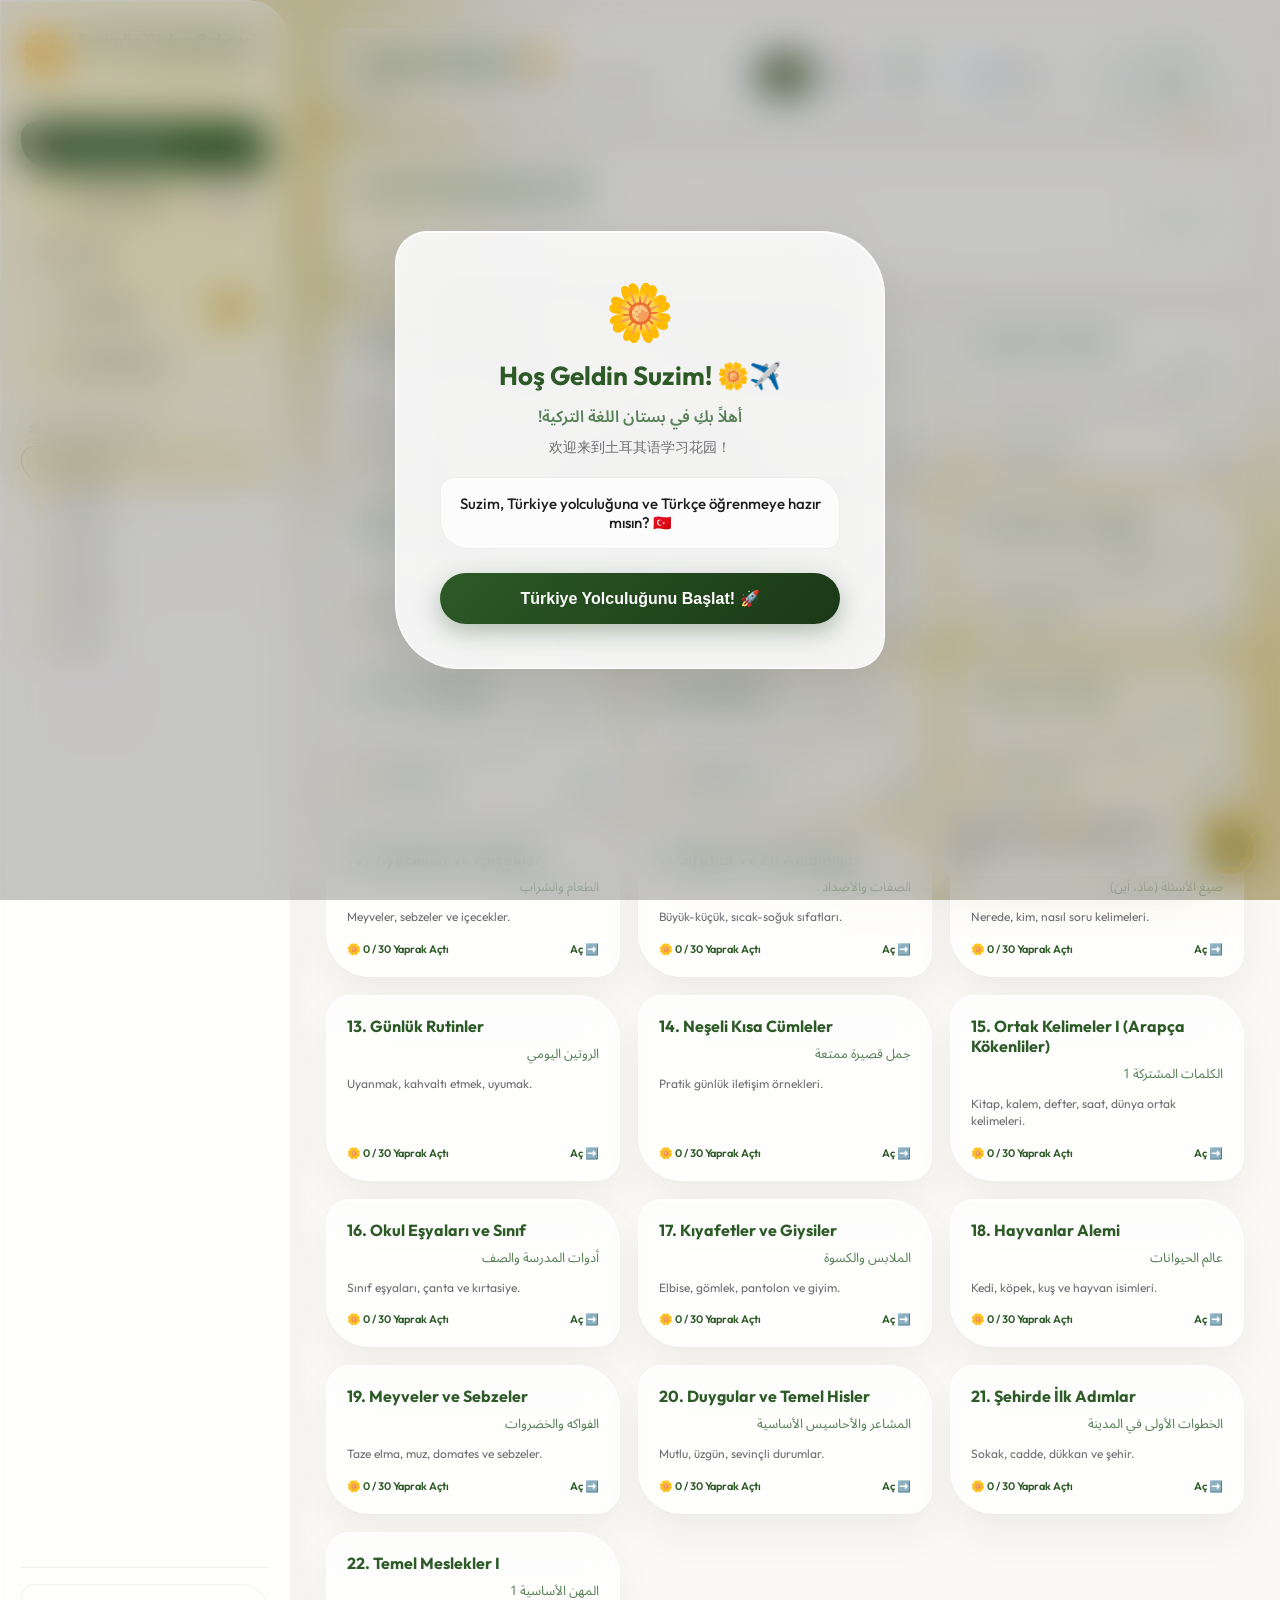
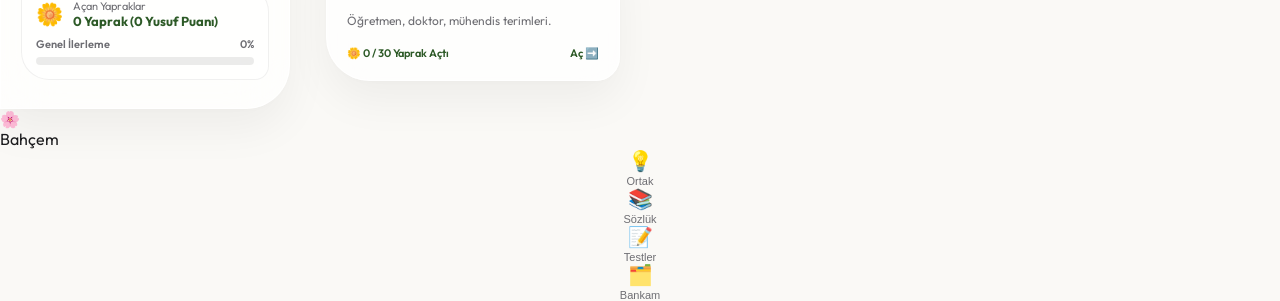
==== index.html @ 746f9cd5 "Fix: Global quiz hub button event binding (initQuizHubGlobalListeners), elevated quiz modal backdrop" ====
<!DOCTYPE html>
<html lang="tr">
<head>
  <meta charset="UTF-8">
  <meta name="viewport" content="width=device-width, initial-scale=1.0">
  <title>Suzim'in Türkçe Bahçesi - Learn Turkish (TR / EN / AR / ZH)</title>
  <link rel="stylesheet" href="styles.css?v=3518_v12">
  <link rel="preconnect" href="https://fonts.googleapis.com">
  <link rel="preconnect" href="https://fonts.gstatic.com" crossorigin>
  <link href="https://fonts.googleapis.com/css2?family=Noto+Sans+Arabic:wght@400;600;700&family=Outfit:wght@300;400;500;600;700&family=SF+Pro+Display:wght@400;600;700&display=swap" rel="stylesheet">
</head>
<body>

  <!-- Liquid Ambient Background Mesh -->
  <div class="liquid-bg-mesh">
    <div class="liquid-blob blob-1"></div>
    <div class="liquid-blob blob-2"></div>
    <div class="liquid-blob blob-3"></div>
  </div>

  <!-- Floating Glass Daisies -->
  <div class="bg-decorations" id="bg-daisies">
    <div class="floating-daisy fd-1">🌼</div>
    <div class="floating-daisy fd-2">🌸</div>
    <div class="floating-daisy fd-3">🌼</div>
    <div class="floating-daisy fd-4">🌱</div>
    <div class="floating-daisy fd-5">🌼</div>
  </div>

  <!-- Welcome Entrance Liquid Glass Modal -->
  <div class="welcome-modal-backdrop" id="welcome-modal">
    <div class="welcome-glass-card">
      <div class="welcome-flower-icon">🌼</div>
      <h2>Hoş Geldin Suzim! 🌼✈️</h2>
      <p class="welcome-subtitle-ar" dir="rtl">أهلاً بكِ في بستان اللغة التركية!</p>
      <p class="welcome-subtitle-zh">欢迎来到土耳其语学习花园！</p>
      
      <div class="welcome-intro-box">
        <p>Suzim, Türkiye yolculuğuna ve Türkçe öğrenmeye hazır mısın? 🇹🇷</p>
      </div>

      <button class="welcome-start-btn" id="btn-welcome-start">Türkiye Yolculuğunu Başlat! 🚀</button>
    </div>
  </div>

  <!-- Mobile Sidebar Drawer Backdrop -->
  <div class="sidebar-drawer-backdrop" id="drawer-backdrop"></div>

  <!-- App Wrapper Container -->
  <div id="app-container">
    
    <!-- Sidebar Navigation (Liquid Glass Pane) -->
    <aside class="liquid-glass-sidebar">
      <div class="logo-section">
        <div style="display: flex; align-items: center; gap: 10px;">
          <div class="logo-daisy-icon">🌼</div>
          <div>
            <h1 id="ui-brand-title">Suzim'in Türkçe Bahçesi</h1>
            <span class="ar-brand-sub">بستان سوزي للغة التركية</span>
          </div>
        </div>
        <button class="sidebar-close-btn" id="btn-close-drawer" title="Menüyü Kapat">✕</button>
      </div>

      <!-- Navigation Buttons -->
      <div class="sidebar-nav-container">
        <button class="sidebar-nav-btn active" id="nav-btn-garden">
          <span class="nav-icon">🌸</span>
          <span class="nav-text" id="ui-nav-garden">Papatya Bahçem</span>
        </button>
        
        <button class="sidebar-nav-btn" id="nav-btn-cognates">
          <span class="nav-icon">💡</span>
          <span class="nav-text" id="ui-nav-cognates">Ortak Kelimeler</span>
          <span class="badge-cognate-count">Arapça</span>
        </button>

        <button class="sidebar-nav-btn" id="nav-btn-dictionary">
          <span class="nav-icon">📚</span>
          <span class="nav-text" id="ui-nav-dictionary">Sözlük</span>
        </button>

        <button class="sidebar-nav-btn" id="nav-btn-quiz">
          <span class="nav-icon">📝</span>
          <span class="nav-text" id="ui-nav-quiz">Test & Quiz</span>
          <span class="badge-cognate-count" style="background: var(--color-accent); color: #000;">YENİ</span>
        </button>

        <button class="sidebar-nav-btn" id="nav-btn-bank">
          <span class="nav-icon">🗂️</span>
          <span class="nav-text" id="ui-nav-bank">Kelime Bankam</span>
        </button>
      </div>

      <!-- Level Selector -->
      <div id="sidebar-level-section">
        <h4 class="sidebar-section-title" id="ui-levels-header">SEVİYELER (LEVELS)</h4>
        <nav class="levels-menu" id="levels-list">
          <!-- Rendered dynamically -->
        </nav>
      </div>

      <!-- Progress Footer -->
      <div class="sidebar-footer">
        <div class="stats-glass-card">
          <div class="stat-row">
            <span class="stat-icon">🌼</span>
            <div class="stat-label">
              <span id="ui-stat-petals-lbl">Açan Yapraklar</span>
              <span class="stat-value" id="bloomed-petals-count">0 Yaprak</span>
            </div>
          </div>
          
          <div class="stat-row" style="flex-direction: column; align-items: flex-start; gap: 6px; margin-top: 8px;">
            <div style="display: flex; justify-content: space-between; width: 100%; font-size: 11px; font-weight: 600; color: var(--color-text-muted);">
              <span id="ui-stat-progress-lbl">Genel İlerleme</span>
              <span id="progress-percent">0%</span>
            </div>
            <div class="progress-track">
              <div class="progress-bar" id="overall-progress-bar"></div>
            </div>
          </div>
        </div>
      </div>
    </aside>

    <!-- Main Content Area -->
    <main>
      
      <!-- Liquid Glass Header Bar -->
      <header class="liquid-glass-header">
        <button class="mobile-drawer-toggle" id="btn-toggle-drawer" title="Menüyü Aç/Kapat">☰</button>
        
        <div class="header-title-container">
          <h2 id="page-main-title">Papatya Bahçesi 🌼</h2>
          <p id="page-subtitle">Suzim için Türkçe - İngilizce - Arapça - Çince Öğrenme Bahçesi</p>
        </div>

        <!-- Trilingual Language Switcher & Controls -->
        <div class="controls-panel">
          <div class="lang-switch-box">
            <span style="font-size: 12px; font-weight: 600; color: var(--color-text-muted);" id="ui-lang-lbl">Dil:</span>
            <div class="lang-btn-group">
              <button class="lang-btn active" data-lang="tr">🇹🇷 TR</button>
              <button class="lang-btn" data-lang="en">🇬🇧 EN</button>
              <button class="lang-btn" data-lang="ar">🇸🇦 AR</button>
            </div>
          </div>

          <div class="tts-speed-selector">
            <span>🗣️</span>
            <select id="voice-speed">
              <option value="0.7">Slow / Yavaş</option>
              <option value="0.85" selected>Normal</option>
              <option value="1.0">Fast / Hızlı</option>
            </select>
          </div>
          
          <button class="mute-toggle-btn" id="btn-mute-toggle" title="Sesi Kapat/Aç">
            <span id="mute-icon">🔊</span>
            <span id="mute-label">Ses Açık</span>
          </button>
        </div>
      </header>

      <!-- VIEW 1: Garden Path (Default) -->
      <div class="main-view-panel" id="view-garden">
        
        <!-- Level Overview Section -->
        <section id="level-overview-section">
          <div class="level-banner-card liquid-glass-card">
            <h3 id="current-level-title">Level A1: Başlangıç</h3>
            <p id="current-level-ar-title" dir="rtl">المستوى A1: التعارف والأساسيات</p>
            <p id="current-level-desc">Temel selamlaşmalar, kişi zamirleri, sayılar, renkler ve Arapça ortak kelimeler.</p>
          </div>
          
          <div class="lessons-grid" id="lessons-list">
            <!-- Rendered dynamically -->
          </div>
        </section>

        <!-- Active Lesson Workspace Section -->
        <section id="active-lesson-section" style="display: none;">
          <div class="workspace-nav-bar liquid-glass-card">
            <button class="back-to-garden" id="btn-back-to-garden">
              <span>⬅️</span> <span id="ui-back-garden-lbl">Bahçeye Dön</span>
            </button>
            <div class="workspace-title-box">
              <h3 id="ws-lesson-title">Ders Başlığı</h3>
              <p id="ws-lesson-ar-title" dir="rtl">عنوان الدرس</p>
            </div>
            
            <div class="petal-progress-badge">
              <span>🌼 <strong id="ws-bloomed-count">0</strong> / <span id="ws-total-count">0</span> Yaprak Açtı</span>
            </div>
          </div>

          <!-- Daisy Canvas & Petal Inspector Panel -->
          <div class="daisy-workspace-grid">
            
            <!-- Left: Interactive Daisy Flower Canvas -->
            <div class="daisy-flower-card liquid-glass-card">
              <div class="daisy-flower-header">
                <div style="display: flex; justify-content: space-between; align-items: flex-start; width: 100%; flex-wrap: wrap; gap: 8px;">
                  <div>
                    <h4 id="ui-daisy-canvas-title">🌸 Papatya Çiçeği & Yapraklar</h4>
                    <p id="ui-daisy-canvas-hint">Her kelime bir yapraktır. Yaprağa dokun, öğren ve çiçeğini açtır!</p>
                  </div>
                  
                  <div class="daisy-view-controls" id="daisy-view-controls">
                    <div class="daisy-mode-toggle-group">
                      <button class="daisy-mode-btn active" id="btn-mode-flower" title="Papatya Çiçeği Görünümü">🌸 Çiçek</button>
                      <button class="daisy-mode-btn" id="btn-mode-grid" title="Izgara Liste Görünümü">📋 Liste</button>
                    </div>
                  </div>
                </div>
                
                <div class="daisy-pagination-bar" id="daisy-pagination-bar" style="display: none;"></div>
              </div>

              <!-- Central Daisy Flower SVG Visualizer -->
              <div class="daisy-flower-canvas" id="daisy-flower-canvas">
                <!-- Dynamically rendered radial petals & flower center -->
              </div>
            </div>

            <!-- Right: Petal Word Details Card Inspector -->
            <div class="daisy-word-inspector liquid-glass-card" id="word-detail-container">
              
              <div class="inspector-empty-state" id="word-empty-view">
                <span class="empty-icon">🌼</span>
                <h4 id="ui-inspector-empty-title">Bir Yaprak Seçin</h4>
                <p id="ui-inspector-empty-desc">Papatyadan bir yaprağa dokunarak kelimenin anlamını, örnek cümlesini ve Arapça kökenini inceleyin.</p>
              </div>

              <div class="word-card-detail" id="word-card-detail" style="display: none;">
                <!-- Dynamically filled -->
              </div>

            </div>

          </div>

        </section>

      </div>
      <div class="main-view-panel" id="view-cognates" style="display: none;">
        <div class="cognates-hero-card liquid-glass-card">
          <div class="cognate-hero-header">
            <h3 id="ui-cognate-title">💡 Ortak Kelimeler Rehberi (Shared Cognates)</h3>
            <p id="ui-cognate-desc">Arapça ve Uluslararası (İngilizce) ortak kelimelerle Türkçe öğrenmeyi 10 kat hızlandırın!</p>
          </div>
          
          <!-- Cognates Filter Tabs -->
          <div class="wb-view-toggle-bar" style="margin-bottom: 20px;">
            <button class="cognate-filter-btn active" data-filter="all">🌟 Tüm Ortak Kelimeler</button>
            <button class="cognate-filter-btn" data-filter="ar">🇸🇦 Arapça Ortak Kökler</button>
            <button class="cognate-filter-btn" data-filter="en">🌐 Uluslararası / İngilizce</button>
          </div>

          <div class="cognates-grid" id="cognates-grid-container">
            <!-- Dynamically rendered cognate cards -->
          </div>
        </div>
      </div>

      <!-- VIEW 3: Searchable Dictionary (📚 Sözlük) -->
      <div class="main-view-panel" id="view-dictionary" style="display: none;">
        <div class="search-dictionary-card liquid-glass-card">
          <div class="dict-search-header">
            <h3 id="ui-dict-title">📚 Büyük Türkçe - İngilizce - Arapça Sözlük</h3>
            <p id="ui-dict-subtitle">3,500'den fazla doğrulanmış kelime, örnek cümle ve telaffuz rehberi.</p>
          </div>
          
          <!-- Search tools -->
          <div class="dict-filter-box">
            <div class="search-input-wrapper">
              <input type="text" id="dict-search-input" placeholder="Kelime ara... (Türkçe, English, العربية)">
              <span class="search-icon">🔍</span>
            </div>
            
            <div class="filter-dropdowns">
              <select id="dict-level-filter">
                <option value="all">Tüm Seviyeler (All Levels)</option>
                <option value="1">Level A1</option>
                <option value="2">Level A2</option>
                <option value="3">Level B1</option>
                <option value="4">Level B2</option>
                <option value="5">Level C1</option>
              </select>
            </div>
          </div>

          <!-- Dictionary table -->
          <div class="dictionary-results-scroll">
            <table class="dictionary-table">
              <thead>
                <tr>
                  <th width="20%">Türkçe</th>
                  <th width="15%">Telaffuz</th>
                  <th width="20%">English</th>
                  <th width="20%">العربية</th>
                  <th width="25%">Örnek Cümle</th>
                </tr>
              </thead>
              <tbody id="dictionary-table-body">
                <!-- Word items generated by JS -->
              </tbody>
            </table>
          </div>
        </div>
      </div>

      <!-- VIEW 4: Word Bank & Flashcards (🗂️ Kelime & Cümle Bankası - Flaş Kartlar) -->
      <div class="main-view-panel" id="view-wordbank" style="display: none;">
        <div class="wordbank-summary-card liquid-glass-card">
          <div class="wb-header">
            <div class="wb-header-info">
              <h3 id="ui-wb-title">🗂️ Öğrendiğin Kelimeler & Flaş Kart Bankası</h3>
              <p id="ui-wb-subtitle">Papatya bahçende suladığın kelimeleri 3D hafıza kartları ve cümle listeleriyle pekiştir.</p>
            </div>

            <!-- View Switcher Controls -->
            <div class="wb-view-toggle-bar">
              <button class="wb-mode-btn active" id="btn-wb-mode-cards" data-mode="cards">
                🎴 Flaş Kartlar
              </button>
              <button class="wb-mode-btn" id="btn-wb-mode-sentences" data-mode="sentences">
                📄 Cümle Bankası
              </button>
              <button class="wb-mode-btn" id="btn-wb-mode-tags" data-mode="tags">
                🏷️ Kelime Etiketleri
              </button>
            </div>
          </div>

          <!-- SECTION 1: 3D Memory Flashcards View -->
          <div id="wb-container-cards" class="wb-mode-section">
            <div class="flashcards-perspective-wrapper">
              <div class="flashcard-3d-card" id="active-flashcard">
                <!-- Front Side -->
                <div class="flashcard-face flashcard-front">
                  <div class="fc-top-badge">
                    <span class="fc-level-badge" id="fc-badge-level">A1</span>
                    <span class="fc-cognate-badge" id="fc-badge-cognate" style="display:none;">💡 Ortak Kelime</span>
                    <button class="fc-audio-btn" id="btn-fc-audio" title="Sesli Dinle">🔊</button>
                  </div>
                  <div class="fc-word-body">
                    <div class="fc-word-title" id="fc-word-tr">kitap</div>
                    <div class="fc-arabic-script" id="fc-word-ar">كِتَاب</div>
                  </div>
                  <div class="fc-divider"></div>
                  <div class="fc-sentence-box">
                    <div class="fc-sentence-label">🌸 Örnek Cümle (Türkçe):</div>
                    <div class="fc-sentence-text" id="fc-sentence-tr">Kütüphaneden aldığım bu sürükleyici kitabı bir solukta okudum.</div>
                  </div>
                  <div class="fc-flip-hint">🔄 Kartın arkasını (Çeviriler & Detaylar) görmek için tıkla</div>
                </div>

                <!-- Back Side -->
                <div class="flashcard-face flashcard-back">
                  <div class="fc-top-badge">
                    <span class="fc-back-tag">🌐 Çeviriler & Örnekler</span>
                    <button class="fc-audio-btn" id="btn-fc-audio-back" title="Cümleyi Dinle">🔊</button>
                  </div>
                  <div class="fc-back-word-row">
                    <div class="fc-back-meaning" id="fc-meaning-en">book / notebook</div>
                  </div>
                  <div class="fc-back-sentences">
                    <div class="fc-back-sentence-item ar" id="fc-sentence-ar">قرأت هذا الكتاب...</div>
                    <div class="fc-back-sentence-item en" id="fc-sentence-en">I read this gripping book from the library in one breath.</div>
                  </div>
                  <div class="fc-flip-hint">🔄 Ön yüze dönmek için tıkla</div>
                </div>
              </div>
            </div>

            <!-- Flashcard Navigation Controls -->
            <div class="flashcard-controls-bar">
              <button class="fc-nav-btn" id="btn-fc-prev">◀ Önceki</button>
              <span class="fc-counter-badge" id="fc-counter">Kart 1 / 1</span>
              <button class="fc-flip-action-btn" id="btn-fc-flip">🔄 Kartı Çevir</button>
              <button class="fc-nav-btn" id="btn-fc-next">Sonraki ▶</button>
            </div>
          </div>

          <!-- SECTION 2: Sentences List View -->
          <div id="wb-container-sentences" class="wb-mode-section" style="display: none;">
            <div class="wb-sentences-list" id="wb-sentences-list-body">
              <!-- Rendered by JS -->
            </div>
          </div>

          <!-- SECTION 3: Tags Cloud View -->
          <div id="wb-container-tags" class="wb-mode-section" style="display: none;">
            <div class="wb-tags-cloud" id="wb-learned-tags-cloud">
              <!-- Renders tags -->
            </div>
          </div>

          <div class="dict-no-results" id="wb-empty-msg" style="display: none;">
            <span>🌱</span> <span id="ui-wb-empty-text">Henüz kelime öğrenilmedi. Papatya yapraklarına dokunarak öğrenmeye başla!</span>
          </div>
        </div>
      </div>

      <!-- VIEW 5: Interactive Quiz & Test Hub (📝 Test & Quiz Merkezi) -->
      <div class="main-view-panel" id="view-quiz" style="display: none;">
        <div class="quiz-hub-hero-card liquid-glass-card">
          <div class="quiz-hub-header">
            <h3 id="ui-quiz-hub-title">📝 Suzim'in Türkçe Test & Quiz Merkezi</h3>
            <p id="ui-quiz-hub-desc">Öğrendiğin kelimeleri, Arapça ortak kökleri ve örnek cümleleri interaktif sınavlarla pekiştir!</p>
          </div>

          <!-- Quiz Performance Stats Bar -->
          <div class="quiz-performance-bar" id="quiz-performance-bar">
            <div class="quiz-stat-pill">
              <span class="qs-icon">🏆</span>
              <div class="qs-info">
                <span class="qs-val" id="qs-total-completed">0</span>
                <span class="qs-lbl">Tamamlanan Test</span>
              </div>
            </div>
            <div class="quiz-stat-pill">
              <span class="qs-icon">🎯</span>
              <div class="qs-info">
                <span class="qs-val" id="qs-avg-accuracy">%0</span>
                <span class="qs-lbl">Ortalama Başarı</span>
              </div>
            </div>
            <div class="quiz-stat-pill">
              <span class="qs-icon">🏅</span>
              <div class="qs-info">
                <span class="qs-val" id="qs-total-points">0</span>
                <span class="qs-lbl">Sınav Puanı</span>
              </div>
            </div>
          </div>

          <!-- Quiz Categories Grid (5 Modes) -->
          <div class="quiz-categories-grid">
            <!-- Mode 1: Active Lesson Quiz -->
            <div class="quiz-cat-card liquid-glass-card">
              <div class="quiz-cat-badge" id="quiz-badge-lesson">Aktif Ders</div>
              <div class="quiz-cat-icon">🌸</div>
              <h4>Aktif Ders Testi</h4>
              <p id="quiz-desc-lesson">Seçili dersteki kelimeler, örnek cümleler ve sesli telaffuzlar ile pratik yapın.</p>
              <button class="quiz-start-hub-btn" id="btn-start-current-lesson-quiz">Ders Testini Başlat 🚀</button>
            </div>

            <!-- Mode 2: Cognates Arabic Quiz -->
            <div class="quiz-cat-card liquid-glass-card">
              <div class="quiz-cat-badge">Ortak Kökler</div>
              <div class="quiz-cat-icon">💡</div>
              <h4>Arapça Ortak Kelimeler Testi</h4>
              <p>Türkçe ile Arapça arasındaki kök eşleştirmelerini ve ortak kelimeleri sınayın.</p>
              <button class="quiz-start-hub-btn" id="btn-start-cognates-quiz">Ortak Kelimeler Testi 💡</button>
            </div>

            <!-- Mode 3: CEFR Level Exam -->
            <div class="quiz-cat-card liquid-glass-card">
              <div class="quiz-cat-badge" id="quiz-badge-level">Seviye Sınavı</div>
              <div class="quiz-cat-icon">🏆</div>
              <h4>Seviye Bitirme Sınavı</h4>
              <p id="quiz-desc-level">Mevcut CEFR seviyesindeki tüm konulardan oluşan 10 soruluk seviye sınavı.</p>
              <button class="quiz-start-hub-btn" id="btn-start-level-exam">Seviye Sınavını Başlat 🏆</button>
            </div>

            <!-- Mode 4: Sentence Context Quiz -->
            <div class="quiz-cat-card liquid-glass-card">
              <div class="quiz-cat-badge">Cümle & Bağlam</div>
              <div class="quiz-cat-icon">💬</div>
              <h4>Cümle & Bağlam Sınavı</h4>
              <p>Örnek cümlelerdeki kalıplar ve kelime kullanımı ile pratik yapın.</p>
              <button class="quiz-start-hub-btn" id="btn-start-sentence-quiz">Cümle Testini Başlat 💬</button>
            </div>

            <!-- Mode 5: Speed Challenge Mixed Quiz -->
            <div class="quiz-cat-card liquid-glass-card">
              <div class="quiz-cat-badge">Hızlı Karma</div>
              <div class="quiz-cat-icon">⚡</div>
              <h4>Karma Hızlı Sınav</h4>
              <p>Tüm seviyelerdeki kelimelerden rastgele derlenen 10 soruluk hızlı pekiştirme sınavı.</p>
              <button class="quiz-start-hub-btn" id="btn-start-speed-quiz">Karma Sınavı Başlat ⚡</button>
            </div>
          </div>
        </div>
      </div>

    </main>

    <!-- Yusuf's Mascot -->
    <div id="yusufs-corner">
      <div class="yusuf-bubble liquid-glass-card" id="yusuf-bubble">
        <p id="yusuf-text">Hoş geldin Suzim! 🌼 Papatyadan bir yaprak seçerek öğrenmeye başlayalım!</p>
      </div>
      <div class="yusuf-avatar-wrapper" id="yusuf-avatar-btn">
        <div class="yusuf-avatar">👨‍🏫</div>
      </div>
    </div>

  </div>

  <!-- Mobile Bottom Navigation Bar -->
  <nav class="mobile-bottom-bar liquid-glass-bar">
    <button class="mobile-nav-item active" id="mob-nav-garden">
      <span class="icon">🌸</span>
      <span class="lbl" id="mob-lbl-garden">Bahçem</span>
    </button>
    <button class="mobile-nav-item" id="mob-nav-cognates">
      <span class="icon">💡</span>
      <span class="lbl" id="mob-lbl-cognates">Ortak</span>
    </button>
    <button class="mobile-nav-item" id="mob-nav-dictionary">
      <span class="icon">📚</span>
      <span class="lbl" id="mob-lbl-dictionary">Sözlük</span>
    </button>
    <button class="mobile-nav-item" id="mob-nav-quiz">
      <span class="icon">📝</span>
      <span class="lbl" id="mob-lbl-quiz">Testler</span>
    </button>
    <button class="mobile-nav-item" id="mob-nav-bank">
      <span class="icon">🗂️</span>
      <span class="lbl" id="mob-lbl-bank">Bankam</span>
    </button>
  </nav>
      <span class="icon">🌸</span>
      <span class="lbl">Bahçem</span>
    </button>
    <button class="mobile-nav-item" id="mob-nav-cognates">
      <span class="icon">💡</span>
      <span class="lbl">Ortak</span>
    </button>
    <button class="mobile-nav-item" id="mob-nav-dictionary">
      <span class="icon">📚</span>
      <span class="lbl">Sözlük</span>
    </button>
    <button class="mobile-nav-item" id="mob-nav-quiz">
      <span class="icon">📝</span>
      <span class="lbl">Testler</span>
    </button>
    <button class="mobile-nav-item" id="mob-nav-bank">
      <span class="icon">🗂️</span>
      <span class="lbl">Bankam</span>
    </button>
  </nav>

  <script src="database.js?v=3518_v12"></script>
  <script src="app.js?v=3518_v12"></script>
</body>
</html>
---- styles.css ----
/* ═══════════════════════════════════════════════════════════════
   Suzim'in Türkçe Bahçesi - Zaha Hadid Fluidity & Apple Liquid Glass
   ═══════════════════════════════════════════════════════════════ */

:root {
  --color-bg-base: #FAF9F6;
  --glass-bg: rgba(255, 255, 255, 0.74);
  --glass-bg-hover: rgba(255, 255, 255, 0.9);
  --glass-border: rgba(255, 255, 255, 0.85);
  --glass-shadow: 0 20px 44px rgba(0, 0, 0, 0.05), 0 2px 6px rgba(0, 0, 0, 0.02), inset 0 1px 0 rgba(255, 255, 255, 1);
  
  --color-primary: #2D5A27;
  --color-primary-dark: #1A3816;
  --color-secondary: #588157;
  --color-accent: #F2BB05;
  --color-accent-light: rgba(242, 187, 5, 0.15);
  --color-text-main: #1D1D1F;
  --color-text-muted: #6E6E73;
  --color-border-subtle: rgba(0, 0, 0, 0.06);
  
  --color-cognate: #8E44AD;
  --color-cognate-bg: rgba(142, 68, 173, 0.09);

  --font-main: 'Outfit', 'SF Pro Display', -apple-system, BlinkMacSystemFont, sans-serif;
  --font-arabic: 'Noto Sans Arabic', sans-serif;

  --radius-zh-sm: 14px 28px 14px 28px;
  --radius-zh-md: 24px 44px 24px 44px;
  --radius-zh-lg: 32px 64px 32px 64px;
  --radius-pill: 999px;
  
  --transition-fluid: all 0.4s cubic-bezier(0.16, 1, 0.3, 1);
}

* {
  box-sizing: border-box;
  margin: 0;
  padding: 0;
  -webkit-tap-highlight-color: transparent;
}

body {
  font-family: var(--font-main);
  background-color: var(--color-bg-base);
  color: var(--color-text-main);
  min-height: 100vh;
  display: flex;
  flex-direction: column;
  overflow-x: hidden;
  position: relative;
}

/* Liquid Ambient Background Mesh */
.liquid-bg-mesh {
  position: fixed;
  top: 0;
  left: 0;
  width: 100vw;
  height: 100vh;
  pointer-events: none;
  z-index: 0;
  overflow: hidden;
}

.liquid-blob {
  position: absolute;
  border-radius: 40% 60% 70% 30% / 40% 50% 60% 50%;
  filter: blur(90px);
  opacity: 0.5;
  animation: liquidFluid 20s infinite alternate ease-in-out;
}

.blob-1 {
  width: 600px;
  height: 600px;
  background: radial-gradient(circle, #F2BB05 0%, #A3B18A 100%);
  top: -120px;
  left: -120px;
}

.blob-2 {
  width: 650px;
  height: 650px;
  background: radial-gradient(circle, #D4A304 0%, #E9EDC9 100%);
  bottom: -180px;
  right: -180px;
  animation-delay: -7s;
}

.blob-3 {
  width: 450px;
  height: 450px;
  background: radial-gradient(circle, #CCD5AE 0%, #FAEDCD 100%);
  top: 35%;
  left: 35%;
  animation-delay: -14s;
}

@keyframes liquidFluid {
  0% { transform: translate(0, 0) rotate(0deg) scale(1); }
  50% { transform: translate(80px, -50px) rotate(90deg) scale(1.12); }
  100% { transform: translate(-50px, 60px) rotate(180deg) scale(0.92); }
}

/* Floating Glass Daisies */
.bg-decorations {
  position: fixed;
  top: 0;
  left: 0;
  width: 100vw;
  height: 100vh;
  pointer-events: none;
  z-index: 1;
  opacity: 0.22;
}

.floating-daisy {
  position: absolute;
  font-size: 38px;
  animation: floatSlow 15s infinite ease-in-out;
}

.fd-1 { top: 8%; left: 4%; animation-delay: 0s; }
.fd-2 { top: 75%; left: 6%; animation-delay: 3s; }
.fd-3 { top: 12%; right: 5%; animation-delay: 6s; }
.fd-4 { top: 82%; right: 8%; animation-delay: 9s; }
.fd-5 { top: 45%; right: 3%; animation-delay: 12s; }

@keyframes floatSlow {
  0%, 100% { transform: translateY(0) rotate(0deg); }
  50% { transform: translateY(-20px) rotate(14deg); }
}

/* Welcome Entrance Modal */
.welcome-modal-backdrop {
  position: fixed;
  top: 0;
  left: 0;
  width: 100vw;
  height: 100vh;
  background: rgba(0, 0, 0, 0.22);
  backdrop-filter: blur(20px);
  -webkit-backdrop-filter: blur(20px);
  z-index: 1000;
  display: flex;
  align-items: center;
  justify-content: center;
  padding: 20px;
  animation: fadeIn 0.4s ease-out;
}

.welcome-glass-card {
  background: rgba(255, 255, 255, 0.88);
  backdrop-filter: blur(32px) saturate(200%);
  -webkit-backdrop-filter: blur(32px) saturate(200%);
  border: 1px solid rgba(255, 255, 255, 0.95);
  border-radius: var(--radius-zh-lg);
  padding: 44px;
  max-width: 490px;
  width: 100%;
  text-align: center;
  box-shadow: 0 32px 64px rgba(0, 0, 0, 0.1), inset 0 1px 0 rgba(255, 255, 255, 1);
  animation: popUp 0.5s cubic-bezier(0.175, 0.885, 0.32, 1.275);
}

.welcome-flower-icon {
  font-size: 56px;
  margin-bottom: 12px;
  animation: pulseDaisy 3s infinite ease-in-out;
}

@keyframes pulseDaisy {
  0%, 100% { transform: scale(1); }
  50% { transform: scale(1.1); }
}

.welcome-glass-card h2 {
  font-size: 26px;
  font-weight: 700;
  color: var(--color-primary);
  margin-bottom: 8px;
}

.welcome-subtitle-ar {
  font-family: var(--font-arabic);
  font-size: 16px;
  font-weight: 600;
  color: var(--color-secondary);
  direction: rtl;
  margin-bottom: 4px;
}

.welcome-subtitle-zh {
  font-size: 14px;
  color: var(--color-text-muted);
  margin-bottom: 20px;
}

.welcome-intro-box {
  background: rgba(255, 255, 255, 0.7);
  border: 1px solid var(--color-border-subtle);
  padding: 16px;
  border-radius: var(--radius-zh-sm);
  font-size: 15px;
  font-weight: 500;
  color: var(--color-text-main);
  margin-bottom: 24px;
}

.welcome-start-btn {
  width: 100%;
  padding: 16px;
  border: none;
  border-radius: var(--radius-pill);
  background: linear-gradient(135deg, var(--color-primary) 0%, var(--color-primary-dark) 100%);
  color: #FFFFFF;
  font-size: 16px;
  font-weight: 700;
  cursor: pointer;
  box-shadow: 0 8px 24px rgba(45, 90, 39, 0.35);
  transition: var(--transition-fluid);
}

.welcome-start-btn:hover {
  transform: translateY(-2px) scale(1.02);
  box-shadow: 0 12px 32px rgba(45, 90, 39, 0.45);
}

/* App Container Layout */
#app-container {
  display: flex;
  width: 100%;
  min-height: 100vh;
  position: relative;
  z-index: 2;
}

/* Liquid Glass Cards Utility */
.liquid-glass-card,
.liquid-glass-sidebar,
.liquid-glass-header {
  background: var(--glass-bg);
  backdrop-filter: blur(28px) saturate(200%);
  -webkit-backdrop-filter: blur(28px) saturate(200%);
  border: 1px solid var(--glass-border);
  box-shadow: var(--glass-shadow);
}

/* Sidebar Navigation */
.liquid-glass-sidebar {
  width: 290px;
  padding: 28px 20px;
  display: flex;
  flex-direction: column;
  flex-shrink: 0;
  z-index: 10;
  border-radius: 0 44px 44px 0;
}

.logo-section {
  display: flex;
  align-items: center;
  gap: 12px;
  margin-bottom: 28px;
  padding-bottom: 18px;
  border-bottom: 1px solid var(--color-border-subtle);
}

.logo-daisy-icon {
  font-size: 38px;
  line-height: 1;
}

.logo-section h1 {
  font-size: 17px;
  font-weight: 700;
  color: var(--color-primary);
  letter-spacing: -0.2px;
}

.ar-brand-sub {
  font-family: var(--font-arabic);
  font-size: 12px;
  color: var(--color-secondary);
  direction: rtl;
  display: block;
}

/* Sidebar Nav Buttons */
.sidebar-nav-container {
  display: flex;
  flex-direction: column;
  gap: 8px;
  margin-bottom: 24px;
}

.sidebar-nav-btn {
  display: flex;
  align-items: center;
  gap: 12px;
  width: 100%;
  padding: 13px 18px;
  border: 1px solid transparent;
  border-radius: var(--radius-zh-sm);
  background: transparent;
  color: var(--color-text-main);
  font-family: var(--font-main);
  font-size: 14px;
  font-weight: 600;
  cursor: pointer;
  transition: var(--transition-fluid);
  text-align: left;
}

.sidebar-nav-btn:hover {
  background: var(--glass-bg-hover);
  transform: translateX(4px);
}

.sidebar-nav-btn.active {
  background: var(--color-primary);
  color: #FFFFFF;
  box-shadow: 0 8px 22px rgba(45, 90, 39, 0.32);
}

.badge-cognate-count {
  margin-left: auto;
  font-size: 10px;
  padding: 3px 8px;
  background: var(--color-cognate-bg);
  color: var(--color-cognate);
  border-radius: var(--radius-pill);
  font-weight: 700;
}

.sidebar-nav-btn.active .badge-cognate-count {
  background: rgba(255, 255, 255, 0.22);
  color: #FFFFFF;
}

/* Sidebar Levels */
.sidebar-section-title {
  font-size: 11px;
  font-weight: 700;
  color: var(--color-text-muted);
  letter-spacing: 0.8px;
  margin: 12px 0 10px 8px;
}

.levels-menu {
  display: flex;
  flex-direction: column;
  gap: 6px;
}

.level-nav-item {
  display: flex;
  align-items: center;
  gap: 10px;
  padding: 10px 14px;
  border-radius: var(--radius-zh-sm);
  border: 1px solid var(--color-border-subtle);
  background: rgba(255, 255, 255, 0.55);
  cursor: pointer;
  transition: var(--transition-fluid);
}

.level-nav-item:hover {
  background: #FFFFFF;
  border-color: var(--color-primary);
}

.level-nav-item.active {
  border-color: var(--color-primary);
  background: var(--color-accent-light);
  font-weight: 700;
}

.level-nav-item .lvl-dot {
  width: 10px;
  height: 10px;
  border-radius: 50%;
  background-color: var(--color-accent);
}

/* Sidebar Footer Stats */
.sidebar-footer {
  margin-top: auto;
  padding-top: 16px;
  border-top: 1px solid var(--color-border-subtle);
}

.stats-glass-card {
  background: rgba(255, 255, 255, 0.65);
  padding: 14px;
  border-radius: var(--radius-zh-sm);
  border: 1px solid var(--color-border-subtle);
}

.stat-row {
  display: flex;
  align-items: center;
  gap: 10px;
}

.stat-icon { font-size: 22px; }

.stat-label {
  display: flex;
  flex-direction: column;
  font-size: 11px;
  color: var(--color-text-muted);
}

.stat-value {
  font-size: 13px;
  font-weight: 700;
  color: var(--color-primary);
}

.progress-track {
  width: 100%;
  height: 8px;
  background: rgba(0, 0, 0, 0.08);
  border-radius: var(--radius-pill);
  overflow: hidden;
}

.progress-bar {
  height: 100%;
  width: 0%;
  background: linear-gradient(90deg, var(--color-primary) 0%, var(--color-accent) 100%);
  border-radius: var(--radius-pill);
  transition: width 0.4s ease;
}

/* Main Canvas Panel */
main {
  flex: 1;
  display: flex;
  flex-direction: column;
  padding: 28px 36px;
  max-width: 1280px;
  margin: 0 auto;
  width: 100%;
}

/* Header */
.liquid-glass-header {
  display: flex;
  align-items: center;
  justify-content: space-between;
  margin-bottom: 24px;
  padding: 16px 26px;
  border-radius: var(--radius-zh-md);
  gap: 16px;
}

.mobile-drawer-toggle {
  display: none;
  font-size: 22px;
  background: transparent;
  border: 1px solid var(--color-border-subtle);
  border-radius: var(--radius-sm);
  padding: 8px 12px;
  cursor: pointer;
}

.header-title-container h2 {
  font-size: 22px;
  font-weight: 700;
  color: var(--color-primary);
}

.header-title-container p {
  font-size: 13px;
  color: var(--color-text-muted);
}

.controls-panel {
  display: flex;
  align-items: center;
  gap: 12px;
}

.lang-switch-box {
  display: flex;
  align-items: center;
  gap: 8px;
  background: rgba(255, 255, 255, 0.88);
  padding: 6px 12px;
  border-radius: var(--radius-pill);
  border: 1px solid var(--color-border-subtle);
  box-shadow: 0 4px 12px rgba(0, 0, 0, 0.03);
}

.lang-btn-group { display: flex; gap: 4px; }

.lang-btn {
  padding: 6px 12px;
  border: none;
  border-radius: var(--radius-pill);
  background: transparent;
  font-size: 12px;
  font-weight: 600;
  cursor: pointer;
  transition: var(--transition-fluid);
}

.lang-btn.active {
  background: var(--color-primary);
  color: #FFFFFF;
}

.tts-speed-selector {
  display: flex;
  align-items: center;
  gap: 6px;
  font-size: 12px;
  background: rgba(255, 255, 255, 0.88);
  padding: 6px 14px;
  border-radius: var(--radius-pill);
  border: 1px solid var(--color-border-subtle);
  box-shadow: 0 4px 12px rgba(0, 0, 0, 0.03);
}

.tts-speed-selector select {
  border: none;
  font-family: inherit;
  font-size: 12px;
  font-weight: 600;
  outline: none;
  background: transparent;
  cursor: pointer;
}

/* High Contrast Apple Glass Capsule Mute Button */
.mute-toggle-btn {
  display: flex;
  align-items: center;
  gap: 8px;
  padding: 8px 18px;
  border-radius: var(--radius-pill);
  border: 1.5px solid var(--color-primary);
  background: rgba(255, 255, 255, 0.95);
  color: var(--color-primary);
  font-size: 13px;
  font-weight: 700;
  cursor: pointer;
  box-shadow: 0 4px 16px rgba(45, 90, 39, 0.18);
  transition: var(--transition-fluid);
}

.mute-toggle-btn:hover {
  background: var(--color-primary);
  color: #FFFFFF;
  transform: scale(1.05);
}

/* Level Overview Card */
.level-banner-card {
  padding: 26px 30px;
  border-radius: var(--radius-zh-md);
  margin-bottom: 24px;
}

.level-banner-card h3 {
  font-size: 22px;
  color: var(--color-primary);
  margin-bottom: 4px;
}

.level-banner-card p[dir="rtl"] {
  font-family: var(--font-arabic);
  color: var(--color-secondary);
  font-size: 14px;
  margin-bottom: 8px;
}

.level-banner-card p {
  font-size: 14px;
  color: var(--color-text-muted);
}

/* Lessons Grid */
.lessons-grid {
  display: grid;
  grid-template-columns: repeat(auto-fill, minmax(260px, 1fr));
  gap: 18px;
}

.lesson-card {
  background: var(--glass-bg);
  backdrop-filter: blur(20px);
  border: 1px solid var(--glass-border);
  box-shadow: var(--glass-shadow);
  border-radius: var(--radius-zh-md);
  padding: 20px;
  cursor: pointer;
  transition: var(--transition-fluid);
  display: flex;
  flex-direction: column;
}

.lesson-card:hover {
  transform: translateY(-4px) scale(1.015);
  background: var(--glass-bg-hover);
  border-color: var(--color-primary);
}

.lesson-card h4 {
  font-size: 16px;
  color: var(--color-primary);
  margin-bottom: 4px;
}

.lesson-card p.les-ar {
  font-family: var(--font-arabic);
  font-size: 13px;
  color: var(--color-secondary);
  direction: rtl;
  margin-bottom: 8px;
}

.lesson-card p.les-summary {
  font-size: 12px;
  color: var(--color-text-muted);
  line-height: 1.4;
  margin-bottom: 16px;
}

.lesson-card-footer {
  margin-top: auto;
  display: flex;
  align-items: center;
  justify-content: space-between;
  font-size: 11px;
  font-weight: 600;
  color: var(--color-primary);
}

/* Workspace Bar */
.workspace-nav-bar {
  display: flex;
  align-items: center;
  justify-content: space-between;
  margin-bottom: 24px;
  padding: 14px 26px;
  border-radius: var(--radius-zh-md);
}

.back-to-garden {
  display: flex;
  align-items: center;
  gap: 8px;
  padding: 8px 18px;
  border: 1px solid var(--color-border-subtle);
  border-radius: var(--radius-pill);
  background: rgba(255, 255, 255, 0.9);
  color: var(--color-text-main);
  font-weight: 600;
  cursor: pointer;
  transition: var(--transition-fluid);
}

.back-to-garden:hover { transform: scale(1.04); }

.workspace-title-box h3 {
  font-size: 18px;
  color: var(--color-primary);
}

.workspace-title-box p {
  font-family: var(--font-arabic);
  font-size: 12px;
  color: var(--color-secondary);
  direction: rtl;
}

.petal-progress-badge {
  background: var(--color-accent-light);
  border: 1px solid var(--color-accent);
  padding: 6px 18px;
  border-radius: var(--radius-pill);
  font-size: 13px;
  font-weight: 600;
  color: var(--color-primary);
}

/* Lesson Quiz Button */
.lesson-quiz-btn {
  display: flex;
  align-items: center;
  gap: 8px;
  padding: 8px 18px;
  border-radius: var(--radius-pill);
  border: 1.5px solid var(--color-accent);
  background: var(--color-accent-light);
  color: var(--color-primary-dark);
  font-size: 13px;
  font-weight: 700;
  cursor: pointer;
  box-shadow: 0 4px 14px rgba(242, 187, 5, 0.25);
  transition: var(--transition-fluid);
}

.lesson-quiz-btn:hover {
  transform: scale(1.05);
  background: var(--color-accent);
}

.quiz-opt-btn {
  width: 100%;
  padding: 14px;
  border: 1px solid var(--color-border-subtle);
  border-radius: var(--radius-zh-sm);
  background: rgba(255, 255, 255, 0.9);
  font-size: 15px;
  font-weight: 600;
  color: var(--color-text-main);
  cursor: pointer;
  transition: var(--transition-fluid);
}

.quiz-opt-btn:hover {
  background: var(--color-primary);
  color: #FFFFFF;
  border-color: var(--color-primary);
}

/* Daisy Workspace Grid */
.daisy-workspace-grid {
  display: grid;
  grid-template-columns: 1fr 1fr;
  gap: 24px;
  align-items: start;
}

/* Daisy Flower Canvas Card */
.daisy-flower-card {
  border-radius: var(--radius-zh-lg);
  padding: 28px;
  display: flex;
  flex-direction: column;
  align-items: center;
  min-height: 520px;
}

.daisy-flower-header {
  width: 100%;
  margin-bottom: 18px;
}

.daisy-flower-header h4 {
  font-size: 18px;
  color: var(--color-primary);
  margin-bottom: 4px;
}

.daisy-flower-header p {
  font-size: 12px;
  color: var(--color-text-muted);
}

/* Daisy View Mode Controls & Pagination */
.daisy-view-controls {
  display: flex;
  align-items: center;
  gap: 10px;
}

.daisy-mode-toggle-group {
  display: flex;
  background: rgba(0, 0, 0, 0.06);
  padding: 3px;
  border-radius: var(--radius-pill);
}

.daisy-mode-btn {
  padding: 5px 12px;
  border: none;
  border-radius: var(--radius-pill);
  background: transparent;
  font-size: 12px;
  font-weight: 700;
  color: var(--color-text-muted);
  cursor: pointer;
  transition: var(--transition-fluid);
}

.daisy-mode-btn.active {
  background: #FFFFFF;
  color: var(--color-primary-dark);
  box-shadow: 0 2px 8px rgba(0, 0, 0, 0.1);
}

.daisy-pagination-bar {
  display: flex;
  align-items: center;
  gap: 6px;
  flex-wrap: wrap;
  margin-top: 10px;
  padding-top: 8px;
  border-top: 1px solid var(--color-border-subtle);
  width: 100%;
}

.page-num-btn {
  padding: 4px 10px;
  border-radius: var(--radius-pill);
  border: 1px solid var(--color-border-subtle);
  background: rgba(255, 255, 255, 0.85);
  font-size: 11px;
  font-weight: 700;
  color: var(--color-text-main);
  cursor: pointer;
  transition: var(--transition-fluid);
}

.page-num-btn:hover:not(:disabled) {
  background: var(--color-accent-light);
  border-color: var(--color-accent);
}

.page-num-btn.active {
  background: var(--color-primary);
  color: #FFFFFF;
  border-color: var(--color-primary);
}

.page-num-btn:disabled {
  opacity: 0.4;
  cursor: not-allowed;
}

/* Grid Style Petal Items (100% Clean Mobile & Desktop List View) */
.daisy-petal-item.grid-style {
  position: relative !important;
  top: auto !important;
  left: auto !important;
  transform: none !important;
  width: 100% !important;
  max-width: 100% !important;
  height: 46px !important;
  display: flex !important;
  align-items: center !important;
  justify-content: flex-start !important;
  gap: 10px !important;
  padding: 8px 14px !important;
  border-radius: 14px !important;
  background: rgba(255, 255, 255, 0.95) !important;
  border: 1.5px solid var(--glass-border) !important;
  font-size: 13.5px !important;
  font-weight: 700 !important;
  color: var(--color-primary-dark) !important;
  box-shadow: 0 4px 12px rgba(0, 0, 0, 0.05) !important;
  cursor: pointer !important;
  transition: transform 0.2s ease, border-color 0.2s ease, box-shadow 0.2s ease !important;
  box-sizing: border-box !important;
}

.daisy-petal-item.grid-style .petal-label {
  overflow: hidden;
  text-overflow: ellipsis;
  white-space: nowrap;
  flex: 1;
  text-align: left;
}

.daisy-petal-item.grid-style:hover {
  transform: translateY(-2px) !important;
  border-color: var(--color-primary) !important;
  box-shadow: 0 6px 16px rgba(45, 90, 39, 0.15) !important;
}

.daisy-petal-item.grid-style.selected {
  transform: scale(1.02) !important;
  border-color: var(--color-primary) !important;
  box-shadow: 0 0 16px rgba(45, 90, 39, 0.3) !important;
  background: #F0F7F0 !important;
}

.daisy-petal-item.compact-petal {
  font-size: 10px;
  padding: 2px 6px;
  max-width: 96px;
  overflow: hidden;
  text-overflow: ellipsis;
  white-space: nowrap;
}

/* Large Canvas (440px by 440px) */
.daisy-flower-canvas {
  position: relative;
  width: 440px;
  height: 440px;
  display: flex;
  align-items: center;
  justify-content: center;
  margin: auto;
}

.flower-center-core {
  position: absolute;
  top: 50%;
  left: 50%;
  transform: translate(-50%, -50%);
  width: 104px;
  height: 104px;
  border-radius: 50%;
  background: radial-gradient(circle, #F2BB05 0%, #D4A304 100%);
  display: flex;
  flex-direction: column;
  align-items: center;
  justify-content: center;
  box-shadow: 0 12px 28px rgba(242, 187, 5, 0.45), inset 0 0 12px rgba(255, 255, 255, 0.8);
  z-index: 5;
  color: #FFFFFF;
  text-align: center;
  padding: 8px;
  user-select: none;
}

.flower-center-core span.icon { font-size: 28px; }
.flower-center-core span.lbl { font-size: 11px; font-weight: 700; line-height: 1.1; }

/* Organic Teardrop Daisy Petal Component - Fixed Absolute Position Rules */
.daisy-petal-item {
  position: absolute;
  transform: translate(-50%, -50%);
  width: 110px;
  height: 44px;
  background: rgba(255, 255, 255, 0.92);
  backdrop-filter: blur(12px);
  border: 1.5px solid var(--glass-border);
  border-radius: var(--radius-pill);
  display: flex;
  align-items: center;
  justify-content: center;
  padding: 4px 10px;
  cursor: pointer;
  transition: transform 0.3s cubic-bezier(0.34, 1.56, 0.64, 1), background 0.3s, border-color 0.3s, box-shadow 0.3s;
  box-shadow: 0 4px 14px rgba(0, 0, 0, 0.05);
  z-index: 2;
  font-size: 13px;
  font-weight: 600;
  color: var(--color-text-main);
  text-align: center;
  white-space: nowrap;
  user-select: none;
}

.daisy-petal-item:hover {
  transform: translate(-50%, -50%) scale(1.15);
  border-color: var(--color-primary);
  background: #FFFFFF;
  z-index: 10;
}

.daisy-petal-item.selected {
  border-color: var(--color-primary);
  box-shadow: 0 0 24px rgba(45, 90, 39, 0.45);
  transform: translate(-50%, -50%) scale(1.22) rotate(-6deg);
  z-index: 10;
}

.daisy-petal-item.bloomed {
  background: linear-gradient(135deg, #FFFDF0 0%, #FFF2C2 100%);
  border-color: var(--color-accent);
  color: var(--color-primary-dark);
  box-shadow: 0 0 26px rgba(242, 187, 5, 0.75);
}

.daisy-petal-item.is-cognate::after {
  content: "💡";
  position: absolute;
  top: -6px;
  right: -4px;
  font-size: 12px;
}

/* Word Inspector Card */
.daisy-word-inspector {
  border-radius: var(--radius-zh-lg);
  padding: 28px;
  min-height: 520px;
}

.inspector-empty-state {
  display: flex;
  flex-direction: column;
  align-items: center;
  justify-content: center;
  text-align: center;
  height: 100%;
  min-height: 440px;
  color: var(--color-text-muted);
}

.inspector-empty-state .empty-icon { font-size: 56px; margin-bottom: 12px; }

.word-card-detail {
  display: flex;
  flex-direction: column;
  gap: 18px;
}

.detail-word-header {
  display: flex;
  align-items: center;
  justify-content: space-between;
  padding-bottom: 12px;
  border-bottom: 1px solid var(--color-border-subtle);
}

.detail-word-header h3 {
  font-size: 28px;
  color: var(--color-primary);
}

.audio-btn-large {
  width: 48px;
  height: 48px;
  border-radius: 50%;
  border: 1px solid var(--color-primary);
  background: var(--color-accent-light);
  font-size: 20px;
  cursor: pointer;
  display: flex;
  align-items: center;
  justify-content: center;
  transition: var(--transition-fluid);
}

.audio-btn-large:hover { transform: scale(1.1); }

.translations-box {
  display: flex;
  flex-direction: column;
  gap: 10px;
  background: rgba(255, 255, 255, 0.7);
  padding: 16px;
  border-radius: var(--radius-zh-sm);
  border: 1px solid var(--color-border-subtle);
}

.trans-item {
  display: flex;
  align-items: center;
  gap: 10px;
  font-size: 14px;
}

.trans-item p.ar-text {
  font-family: var(--font-arabic);
  direction: rtl;
  font-size: 16px;
  font-weight: 700;
  color: var(--color-secondary);
}

.cognate-note-card {
  background: var(--color-cognate-bg);
  border: 1px solid rgba(142, 68, 173, 0.3);
  padding: 14px 18px;
  border-radius: var(--radius-zh-sm);
  display: flex;
  align-items: flex-start;
  gap: 12px;
  font-size: 13px;
  color: var(--color-cognate);
}

.mind-palace-note-card {
  background: rgba(242, 187, 5, 0.12);
  border: 1px solid rgba(242, 187, 5, 0.4);
  padding: 14px 18px;
  border-radius: var(--radius-zh-sm);
  display: flex;
  align-items: flex-start;
  gap: 12px;
  font-size: 13px;
  color: var(--color-primary-dark);
}

.mind-palace-note-card .mp-icon { font-size: 20px; }

.sentence-card-box {
  background: rgba(255, 255, 255, 0.75);
  padding: 18px;
  border-radius: var(--radius-zh-sm);
  border-left: 4px solid var(--color-primary);
  display: flex;
  flex-direction: column;
  gap: 6px;
}

.sentence-tr {
  font-size: 15px;
  font-weight: 600;
  color: var(--color-text-main);
}

.sentence-en { font-size: 13px; color: var(--color-text-muted); }

.sentence-ar {
  font-family: var(--font-arabic);
  direction: rtl;
  font-size: 14px;
  color: var(--color-secondary);
}

.bloom-action-btn {
  margin-top: 10px;
  width: 100%;
  padding: 16px;
  border: none;
  border-radius: var(--radius-pill);
  background: linear-gradient(135deg, var(--color-primary) 0%, var(--color-primary-dark) 100%);
  color: #FFFFFF;
  font-size: 15px;
  font-weight: 700;
  cursor: pointer;
  transition: var(--transition-fluid);
  box-shadow: 0 6px 18px rgba(45, 90, 39, 0.3);
}

.bloom-action-btn:hover {
  transform: translateY(-2px);
  box-shadow: 0 8px 24px rgba(45, 90, 39, 0.4);
}

.bloom-action-btn.bloomed-state {
  background: linear-gradient(135deg, #F2BB05 0%, #D4A304 100%);
  color: #1A3816;
}

/* Cognates Grid View */
.cognates-hero-card { padding: 28px; border-radius: var(--radius-zh-lg); }

.cognates-grid {
  display: grid;
  grid-template-columns: repeat(auto-fill, minmax(280px, 1fr));
  gap: 18px;
}

.cognate-card {
  background: var(--color-cognate-bg);
  border: 1px solid rgba(142, 68, 173, 0.2);
  border-radius: var(--radius-zh-sm);
  padding: 18px;
  display: flex;
  flex-direction: column;
  gap: 10px;
  transition: var(--transition-fluid);
}

.cognate-card:hover { transform: translateY(-2px); }

.cognate-card-top { display: flex; align-items: center; justify-content: space-between; }
.cognate-card-top h4 { font-size: 18px; color: var(--color-cognate); }
.cognate-card-top span.ar-root {
  font-family: var(--font-arabic);
  font-size: 18px;
  font-weight: 700;
  color: var(--color-primary);
  direction: rtl;
}

/* Dictionary View */
.search-dictionary-card { padding: 28px; border-radius: var(--radius-zh-lg); }

.dict-filter-box { display: flex; gap: 12px; margin-bottom: 20px; }

.search-input-wrapper { position: relative; flex: 1; }

.search-input-wrapper input {
  width: 100%;
  padding: 12px 16px 12px 42px;
  border: 1px solid var(--color-border-subtle);
  border-radius: var(--radius-zh-sm);
  font-size: 14px;
  outline: none;
  background: rgba(255, 255, 255, 0.85);
}

.search-input-wrapper .search-icon {
  position: absolute;
  left: 14px;
  top: 50%;
  transform: translateY(-50%);
  font-size: 16px;
  color: var(--color-text-muted);
}

.filter-dropdowns select {
  padding: 12px 16px;
  border: 1px solid var(--color-border-subtle);
  border-radius: var(--radius-zh-sm);
  font-size: 13px;
  outline: none;
  background: rgba(255, 255, 255, 0.85);
}

.dictionary-results-scroll { max-height: 550px; overflow-y: auto; }

.dictionary-table { width: 100%; border-collapse: collapse; text-align: left; }

.dictionary-table th {
  padding: 14px;
  background: rgba(255, 255, 255, 0.95);
  font-size: 12px;
  color: var(--color-text-muted);
  border-bottom: 2px solid var(--color-border-subtle);
  position: sticky;
  top: 0;
  z-index: 2;
}

.dictionary-table td {
  padding: 14px;
  border-bottom: 1px solid var(--color-border-subtle);
  font-size: 13px;
}

.dictionary-table td.ar-cell {
  font-family: var(--font-arabic);
  direction: rtl;
  font-size: 14px;
  font-weight: 600;
  color: var(--color-secondary);
}

/* Word Bank Cloud */
.wordbank-summary-card { padding: 28px; border-radius: var(--radius-zh-lg); }

.wb-tags-cloud { display: flex; flex-wrap: wrap; gap: 10px; margin-top: 18px; }

.wb-tag-item {
  background: var(--color-accent-light);
  border: 1px solid var(--color-accent);
  padding: 8px 16px;
  border-radius: var(--radius-pill);
  font-size: 13px;
  font-weight: 600;
  color: var(--color-primary);
  display: flex;
  align-items: center;
  gap: 6px;
}

/* Mascot */
#yusufs-corner {
  position: fixed;
  bottom: 24px;
  right: 24px;
  display: flex;
  align-items: flex-end;
  gap: 12px;
  z-index: 100;
  pointer-events: none;
}

.yusuf-bubble {
  padding: 12px 18px;
  max-width: 260px;
  font-size: 13px;
  color: var(--color-text-main);
  pointer-events: auto;
  border-radius: var(--radius-zh-sm);
}

.yusuf-avatar-wrapper { pointer-events: auto; cursor: pointer; }

.yusuf-avatar {
  width: 54px;
  height: 54px;
  border-radius: 50%;
  background: var(--color-accent);
  border: 2px solid #FFFFFF;
  box-shadow: 0 8px 20px rgba(0, 0, 0, 0.1);
  display: flex;
  align-items: center;
  justify-content: center;
  font-size: 28px;
}

/* Animations */
@keyframes fadeIn { from { opacity: 0; } to { opacity: 1; } }
@keyframes popUp { from { transform: scale(0.85); opacity: 0; } to { transform: scale(1); opacity: 1; } }

/* Mobile Navigation */
.liquid-glass-bar {
  display: none;
  position: fixed;
  bottom: 0;
  left: 0;
  width: 100vw;
  height: 64px;
  background: rgba(255, 255, 255, 0.88);
  backdrop-filter: blur(20px);
  border-top: 1px solid var(--glass-border);
  z-index: 99;
  justify-content: space-around;
  align-items: center;
}

.mobile-nav-item {
  display: flex;
  flex-direction: column;
  align-items: center;
  gap: 2px;
  border: none;
  background: transparent;
  font-size: 11px;
  color: var(--color-text-muted);
  cursor: pointer;
}

.mobile-nav-item.active { color: var(--color-primary); font-weight: 700; }
.mobile-nav-item .icon { font-size: 20px; }

/* Responsive Rules for Mobile Devices (Smartphones & Tablets) */
@media (max-width: 992px) {
  .daisy-workspace-grid { grid-template-columns: 1fr; gap: 20px; }
  .daisy-flower-canvas { width: 380px; height: 380px; }
}

@media (max-width: 768px) {
  #app-container {
    z-index: auto !important;
  }

  .liquid-glass-sidebar {
    position: fixed !important;
    top: 0 !important;
    left: -310px !important;
    width: 290px !important;
    max-width: 85vw !important;
    height: 100vh !important;
    z-index: 1005 !important;
    background: #FFFFFF !important;
    backdrop-filter: none !important;
    -webkit-backdrop-filter: none !important;
    box-shadow: 10px 0 40px rgba(0, 0, 0, 0.35) !important;
    transition: left 0.35s cubic-bezier(0.4, 0, 0.2, 1) !important;
    border-radius: 0 24px 24px 0 !important;
    overflow-y: auto !important;
    -webkit-overflow-scrolling: touch !important;
  }

  .liquid-glass-sidebar.open {
    left: 0 !important;
  }

  .sidebar-close-btn {
    display: flex !important;
    align-items: center;
    justify-content: center;
    background: rgba(0, 0, 0, 0.08);
    border: none;
    border-radius: 50%;
    width: 36px;
    height: 36px;
    font-size: 18px;
    font-weight: bold;
    color: var(--color-text-main);
    cursor: pointer;
  }
  .mobile-drawer-toggle { display: block; }
  .liquid-glass-bar { display: flex; }

  main { padding: 14px; padding-bottom: 90px; }

  .liquid-glass-header {
    flex-direction: column;
    align-items: flex-start;
    padding: 14px 18px;
    gap: 12px;
  }

  .controls-panel {
    width: 100%;
    flex-wrap: wrap;
    justify-content: space-between;
  }

  .daisy-flower-card {
    padding: 16px;
    min-height: auto;
  }

  .daisy-word-inspector {
    padding: 20px;
    min-height: auto;
  }

  .daisy-flower-canvas {
    width: 320px;
    height: 320px;
  }

  .flower-center-core {
    width: 80px;
    height: 80px;
  }
  .flower-center-core span.icon { font-size: 22px; }
  .flower-center-core span.lbl { font-size: 9.5px; }

  .daisy-petal-item {
    width: 84px;
    height: 36px;
    font-size: 10.5px;
    padding: 2px 6px;
  }

  .detail-word-header h3 { font-size: 22px; }
  .audio-btn-large { width: 40px; height: 40px; font-size: 18px; }

  .dictionary-results-scroll { max-height: 420px; }
  .dictionary-table-wrapper { overflow-x: auto; }
  .dict-filter-box { flex-direction: column; }

  #yusufs-corner { display: none; }
}

@media (max-width: 480px) {
  .daisy-flower-canvas {
    width: 290px;
    height: 290px;
  }

  .daisy-petal-item {
    width: 76px;
    height: 32px;
    font-size: 9.5px;
  }

  .lessons-grid {
    grid-template-columns: 1fr;
  }

  .welcome-glass-card {
    padding: 24px 18px;
  }
}

/* ═══════════════════════════════════════════════════════════════
   Interactive Quiz & Test Hub Styles
   ═══════════════════════════════════════════════════════════════ */
.quiz-hub-hero-card {
  padding: 28px;
}

.quiz-hub-header h3 {
  font-size: 22px;
  font-weight: 800;
  color: var(--color-primary-dark);
  margin-bottom: 6px;
}

.quiz-hub-header p {
  font-size: 14px;
  color: var(--color-text-muted);
  margin-bottom: 24px;
}

.quiz-categories-grid {
  display: grid;
  grid-template-columns: repeat(auto-fit, minmax(240px, 1fr));
  gap: 20px;
}

.quiz-cat-card {
  display: flex;
  flex-direction: column;
  align-items: center;
  text-align: center;
  padding: 24px 20px;
  border-radius: var(--radius-zh-lg);
  transition: var(--transition-fluid);
}

.quiz-cat-card:hover {
  transform: translateY(-4px);
  box-shadow: 0 12px 30px rgba(0, 0, 0, 0.08);
}

.quiz-cat-icon {
  font-size: 40px;
  margin-bottom: 12px;
}

.quiz-cat-card h4 {
  font-size: 16px;
  font-weight: 700;
  color: var(--color-primary);
  margin-bottom: 8px;
}

.quiz-cat-card p {
  font-size: 13px;
  color: var(--color-text-muted);
  line-height: 1.4;
  margin-bottom: 18px;
  flex: 1;
}

.quiz-start-hub-btn {
  width: 100%;
  padding: 10px 16px;
  border-radius: var(--radius-pill);
  border: none;
  background: linear-gradient(135deg, var(--color-primary), var(--color-primary-dark));
  color: #FFFFFF;
  font-size: 13px;
  font-weight: 700;
  cursor: pointer;
  box-shadow: 0 4px 14px rgba(46, 125, 50, 0.25);
  transition: var(--transition-fluid);
}

.quiz-start-hub-btn:hover {
  transform: scale(1.03);
  background: linear-gradient(135deg, var(--color-primary-dark), #1B5E20);
}

/* Mobile Drawer Backdrop */
.sidebar-drawer-backdrop {
  position: fixed;
  top: 0;
  left: 0;
  width: 100vw;
  height: 100vh;
  background: rgba(0, 0, 0, 0.45);
  backdrop-filter: blur(5px);
  -webkit-backdrop-filter: blur(5px);
  z-index: 998;
  opacity: 0;
  pointer-events: none;
  transition: opacity 0.3s ease;
}

.sidebar-drawer-backdrop.active {
  opacity: 1;
  pointer-events: auto;
}

.logo-section {
  display: flex;
  align-items: center;
  justify-content: space-between;
  width: 100%;
}

.sidebar-close-btn {
  display: none;
  background: rgba(0, 0, 0, 0.08);
  border: none;
  border-radius: 50%;
  width: 32px;
  height: 32px;
  font-size: 16px;
  font-weight: bold;
  color: var(--color-text-main);
  cursor: pointer;
}

@media (max-width: 768px) {
  .sidebar-close-btn {
    display: flex;
    align-items: center;
    justify-content: center;
  }
}

/* Modal Top-Right Close Button */
.modal-close-icon-btn {
  position: absolute;
  top: 14px;
  right: 14px;
  width: 34px;
  height: 34px;
  border-radius: 50%;
  border: 1px solid var(--color-border-subtle);
  background: rgba(255, 255, 255, 0.95);
  color: var(--color-text-muted);
  font-size: 16px;
  font-weight: 700;
  cursor: pointer;
  display: flex;
  align-items: center;
  justify-content: center;
  transition: var(--transition-fluid);
  z-index: 100;
  box-shadow: 0 2px 8px rgba(0,0,0,0.1);
}

.modal-close-icon-btn:hover {
  background: #FFEBEE;
  color: #D32F2F;
  border-color: #D32F2F;
}

/* Quiz Performance Header Bar */
.quiz-performance-bar {
  display: flex;
  gap: 12px;
  justify-content: center;
  flex-wrap: wrap;
  margin: 16px 0 24px 0;
}

.quiz-stat-pill {
  background: rgba(255, 255, 255, 0.85);
  border: 1.5px solid var(--glass-border);
  border-radius: var(--radius-pill);
  padding: 8px 16px;
  display: flex;
  align-items: center;
  gap: 10px;
  box-shadow: 0 4px 12px rgba(0, 0, 0, 0.04);
}

.quiz-stat-pill .qs-icon {
  font-size: 20px;
}

.quiz-stat-pill .qs-info {
  display: flex;
  flex-direction: column;
}

.quiz-stat-pill .qs-val {
  font-size: 15px;
  font-weight: 800;
  color: var(--color-primary-dark);
  line-height: 1.1;
}

.quiz-stat-pill .qs-lbl {
  font-size: 10.5px;
  font-weight: 600;
  color: var(--color-text-sub);
}

.quiz-cat-card {
  position: relative;
}

.quiz-cat-badge {
  position: absolute;
  top: 12px;
  right: 12px;
  background: rgba(45, 90, 39, 0.1);
  color: var(--color-primary-dark);
  font-size: 10.5px;
  font-weight: 700;
  padding: 2px 8px;
  border-radius: var(--radius-pill);
}

/* Quiz Runner Styles */
.quiz-interactive-backdrop {
  z-index: 2000 !important;
  position: fixed !important;
  top: 0 !important;
  left: 0 !important;
  width: 100vw !important;
  height: 100vh !important;
  background: rgba(0, 0, 0, 0.6) !important;
  backdrop-filter: blur(8px) !important;
  -webkit-backdrop-filter: blur(8px) !important;
  display: flex !important;
  align-items: center !important;
  justify-content: center !important;
}

.quiz-runner-card {
  position: relative !important;
  max-width: 540px !important;
  width: 92% !important;
  max-height: 90vh !important;
  overflow-y: auto !important;
  -webkit-overflow-scrolling: touch !important;
  padding: 24px !important;
  z-index: 2001 !important;
  background: #FFFFFF !important;
  box-shadow: 0 10px 40px rgba(0, 0, 0, 0.35) !important;
  border-radius: 24px !important;
}

.quiz-progress-track {
  width: 100%;
  height: 8px;
  border-radius: 4px;
  background: rgba(0, 0, 0, 0.08);
  overflow: hidden;
  margin-bottom: 12px;
}

.quiz-progress-bar {
  height: 100%;
  background: linear-gradient(90deg, var(--color-accent), var(--color-primary));
  border-radius: 4px;
  transition: width 0.4s ease;
}

.quiz-listen-btn {
  display: inline-flex;
  align-items: center;
  gap: 8px;
  padding: 8px 16px;
  border-radius: var(--radius-pill);
  border: 1px solid var(--color-primary);
  background: var(--color-bg-mesh);
  color: var(--color-primary);
  font-size: 13px;
  font-weight: 600;
  cursor: pointer;
  margin-bottom: 12px;
  transition: var(--transition-fluid);
}

.quiz-listen-btn:hover {
  background: var(--color-primary);
  color: #FFFFFF;
}

.quiz-opt-btn {
  display: flex;
  align-items: center;
  gap: 12px;
  text-align: left;
}

.quiz-opt-btn .opt-letter {
  display: flex;
  align-items: center;
  justify-content: center;
  width: 28px;
  height: 28px;
  border-radius: 50%;
  background: var(--color-accent-light);
  color: var(--color-primary-dark);
  font-size: 13px;
  font-weight: 800;
  flex-shrink: 0;
}

.quiz-opt-btn.correct {
  background: #E8F5E9 !important;
  border-color: #2E7D32 !important;
  color: #1B5E20 !important;
  box-shadow: 0 0 12px rgba(46, 125, 50, 0.3);
}

.quiz-opt-btn.correct .opt-letter {
  background: #2E7D32;
  color: #FFFFFF;
}

.quiz-opt-btn.incorrect {
  background: #FFEBEE !important;
  border-color: #D32F2F !important;
  color: #C62828 !important;
  animation: shake 0.4s ease;
}

.quiz-opt-btn.incorrect .opt-letter {
  background: #D32F2F;
  color: #FFFFFF;
}

.quiz-memory-box {
  width: 100%;
  padding: 14px;
  border-radius: var(--radius-zh-sm);
  background: rgba(255, 248, 225, 0.95);
  border: 1.5px solid var(--color-accent);
  text-align: left;
  box-shadow: 0 4px 16px rgba(242, 187, 5, 0.2);
}

/* ==========================================================================
   WORD BANK & 3D MEMORY FLASHCARDS STYLING
   ========================================================================== */

.wb-header {
  display: flex;
  flex-direction: column;
  gap: 16px;
  margin-bottom: 24px;
}

@media (min-width: 768px) {
  .wb-header {
    flex-direction: row;
    align-items: center;
    justify-content: space-between;
  }
}

.wb-view-toggle-bar {
  display: flex;
  gap: 8px;
  background: rgba(0, 0, 0, 0.05);
  padding: 4px;
  border-radius: var(--radius-pill);
  flex-wrap: wrap;
}

.wb-mode-btn {
  padding: 8px 16px;
  border: none;
  background: transparent;
  border-radius: var(--radius-pill);
  font-size: 13px;
  font-weight: 600;
  color: var(--color-text-sub);
  cursor: pointer;
  transition: all 0.25s ease;
}

.wb-mode-btn.active {
  background: var(--color-primary);
  color: #FFFFFF;
  box-shadow: 0 4px 12px rgba(45, 90, 39, 0.3);
}

/* 3D Flashcards Perspective Container */
.flashcards-perspective-wrapper {
  perspective: 1200px;
  width: 100%;
  max-width: 540px;
  margin: 16px auto 24px auto;
  min-height: 340px;
}

.flashcard-3d-card {
  width: 100%;
  height: 340px;
  position: relative;
  transform-style: preserve-3d;
  transition: transform 0.6s cubic-bezier(0.4, 0, 0.2, 1);
  cursor: pointer;
}

.flashcard-3d-card.flipped {
  transform: rotateY(180deg);
}

.flashcard-face {
  position: absolute;
  top: 0;
  left: 0;
  width: 100%;
  height: 100%;
  backface-visibility: hidden;
  -webkit-backface-visibility: hidden;
  border-radius: 24px;
  padding: 24px;
  display: flex;
  flex-direction: column;
  justify-content: space-between;
  box-shadow: 0 16px 40px rgba(0, 0, 0, 0.12), 0 2px 8px rgba(0, 0, 0, 0.06);
  border: 2px solid rgba(255, 255, 255, 0.8);
  box-sizing: border-box;
  overflow: hidden;
}

.flashcard-front {
  background: linear-gradient(145deg, #FFFFFF 0%, #F5FAF5 100%);
  color: var(--color-text-main);
}

.flashcard-back {
  background: linear-gradient(145deg, #1B381D 0%, #2D5A27 100%);
  color: #FFFFFF;
  transform: rotateY(180deg);
}

/* Flashcard Front Elements */
.fc-top-badge {
  display: flex;
  align-items: center;
  justify-content: space-between;
  width: 100%;
}

.fc-level-badge {
  background: rgba(45, 90, 39, 0.12);
  color: var(--color-primary-dark);
  font-weight: 800;
  font-size: 12px;
  padding: 4px 10px;
  border-radius: var(--radius-pill);
}

.fc-back-tag {
  background: rgba(255, 255, 255, 0.2);
  color: #F2BB05;
  font-weight: 700;
  font-size: 12px;
  padding: 4px 12px;
  border-radius: var(--radius-pill);
}

.fc-cognate-badge {
  background: rgba(242, 187, 5, 0.2);
  color: #B37D00;
  font-weight: 700;
  font-size: 12px;
  padding: 4px 10px;
  border-radius: var(--radius-pill);
}

.fc-audio-btn {
  background: rgba(255, 255, 255, 0.8);
  border: 1px solid rgba(0, 0, 0, 0.1);
  border-radius: 50%;
  width: 36px;
  height: 36px;
  font-size: 16px;
  cursor: pointer;
  display: flex;
  align-items: center;
  justify-content: center;
  transition: transform 0.2s;
}

.fc-audio-btn:hover {
  transform: scale(1.15);
}

.fc-word-body {
  text-align: center;
  margin: 10px 0;
}

.fc-word-title {
  font-size: 32px;
  font-weight: 800;
  color: var(--color-primary-dark);
  letter-spacing: -0.5px;
}

.fc-arabic-script {
  font-family: 'Amiri', 'Traditional Arabic', serif;
  font-size: 26px;
  color: var(--color-accent-dark);
  direction: rtl;
  margin-top: 4px;
}

.fc-divider {
  height: 1px;
  background: linear-gradient(90deg, transparent, rgba(45, 90, 39, 0.2), transparent);
  width: 100%;
}

.fc-sentence-box {
  background: rgba(45, 90, 39, 0.04);
  border-left: 4px solid var(--color-primary);
  border-radius: 8px;
  padding: 10px 14px;
  text-align: left;
}

.fc-sentence-label {
  font-size: 11px;
  font-weight: 700;
  color: var(--color-text-sub);
  margin-bottom: 4px;
}

.fc-sentence-text {
  font-size: 14px;
  font-weight: 600;
  line-height: 1.4;
  color: var(--color-text-main);
}

.fc-flip-hint {
  font-size: 11.5px;
  color: rgba(0, 0, 0, 0.45);
  text-align: center;
  font-weight: 600;
}

.flashcard-back .fc-flip-hint {
  color: rgba(255, 255, 255, 0.6);
}

/* Flashcard Back Elements */
.fc-back-word-row {
  text-align: center;
}

.fc-back-meaning {
  font-size: 22px;
  font-weight: 800;
  color: #F2BB05;
}

.fc-back-sentences {
  display: flex;
  flex-direction: column;
  gap: 6px;
  text-align: left;
  background: rgba(255, 255, 255, 0.1);
  padding: 10px 14px;
  border-radius: 12px;
}

.fc-back-sentence-item.ar {
  font-family: 'Amiri', serif;
  font-size: 16px;
  direction: rtl;
  color: #FFE082;
}

.fc-back-sentence-item.en {
  font-size: 13.5px;
  font-style: italic;
  color: #E8F5E9;
}

.fc-mind-palace-box {
  background: rgba(242, 187, 5, 0.15);
  border: 1px solid rgba(242, 187, 5, 0.4);
  border-radius: 10px;
  padding: 10px;
  text-align: left;
}

.fc-mp-title {
  font-size: 11px;
  font-weight: 800;
  color: #FFE082;
  margin-bottom: 2px;
}

.fc-mp-desc {
  font-size: 12.5px;
  line-height: 1.35;
  color: #FFFFFF;
}

/* Flashcard Navigation Bar */
.flashcard-controls-bar {
  display: flex;
  align-items: center;
  justify-content: center;
  gap: 12px;
  flex-wrap: wrap;
}

.fc-nav-btn {
  background: rgba(255, 255, 255, 0.9);
  border: 1.5px solid var(--glass-border);
  border-radius: var(--radius-pill);
  padding: 8px 16px;
  font-size: 13px;
  font-weight: 700;
  color: var(--color-primary-dark);
  cursor: pointer;
  transition: all 0.2s ease;
  box-shadow: 0 4px 10px rgba(0, 0, 0, 0.05);
}

.fc-nav-btn:hover {
  background: var(--color-primary);
  color: #FFFFFF;
  border-color: var(--color-primary);
}

.fc-nav-btn:disabled {
  opacity: 0.4;
  cursor: not-allowed;
}

.fc-flip-action-btn {
  background: linear-gradient(135deg, var(--color-accent), #D4A304);
  border: none;
  border-radius: var(--radius-pill);
  padding: 10px 22px;
  font-size: 14px;
  font-weight: 800;
  color: #FFFFFF;
  cursor: pointer;
  box-shadow: 0 6px 18px rgba(242, 187, 5, 0.4);
  transition: transform 0.2s, box-shadow 0.2s;
}

.fc-flip-action-btn:hover {
  transform: translateY(-2px) scale(1.04);
  box-shadow: 0 8px 22px rgba(242, 187, 5, 0.5);
}

.fc-counter-badge {
  font-size: 13px;
  font-weight: 700;
  color: var(--color-text-sub);
  padding: 4px 12px;
  background: rgba(0, 0, 0, 0.04);
  border-radius: var(--radius-pill);
}

/* Sentences List View Styling */
.wb-sentences-list {
  display: flex;
  flex-direction: column;
  gap: 12px;
  margin-top: 10px;
}

.wb-sentence-card {
  background: rgba(255, 255, 255, 0.9);
  border: 1.5px solid var(--glass-border);
  border-radius: var(--radius-zh-sm);
  padding: 16px;
  display: flex;
  flex-direction: column;
  gap: 10px;
  box-shadow: 0 4px 12px rgba(0, 0, 0, 0.04);
  transition: border-color 0.2s, box-shadow 0.2s;
}

.wb-sentence-card:hover {
  border-color: var(--color-primary);
  box-shadow: 0 6px 18px rgba(45, 90, 39, 0.12);
}

.wb-sc-header {
  display: flex;
  align-items: center;
  justify-content: space-between;
}

.wb-sc-word {
  font-size: 16px;
  font-weight: 800;
  color: var(--color-primary-dark);
}

.wb-sc-tr {
  font-size: 15px;
  font-weight: 600;
  color: var(--color-text-main);
  line-height: 1.4;
}

.wb-sc-en {
  font-size: 13.5px;
  font-style: italic;
  color: var(--color-text-sub);
}

.wb-sc-ar {
  font-family: 'Amiri', serif;
  font-size: 16px;
  direction: rtl;
  color: var(--color-accent-dark);
}

.wb-sc-mp {
  background: rgba(242, 187, 5, 0.1);
  border-left: 3.5px solid var(--color-accent);
  padding: 8px 12px;
  border-radius: 6px;
  font-size: 12.5px;
  color: #6E5000;
}

@keyframes shake {
  0%, 100% { transform: translateX(0); }
  20%, 60% { transform: translateX(-6px); }
  40%, 80% { transform: translateX(6px); }
}
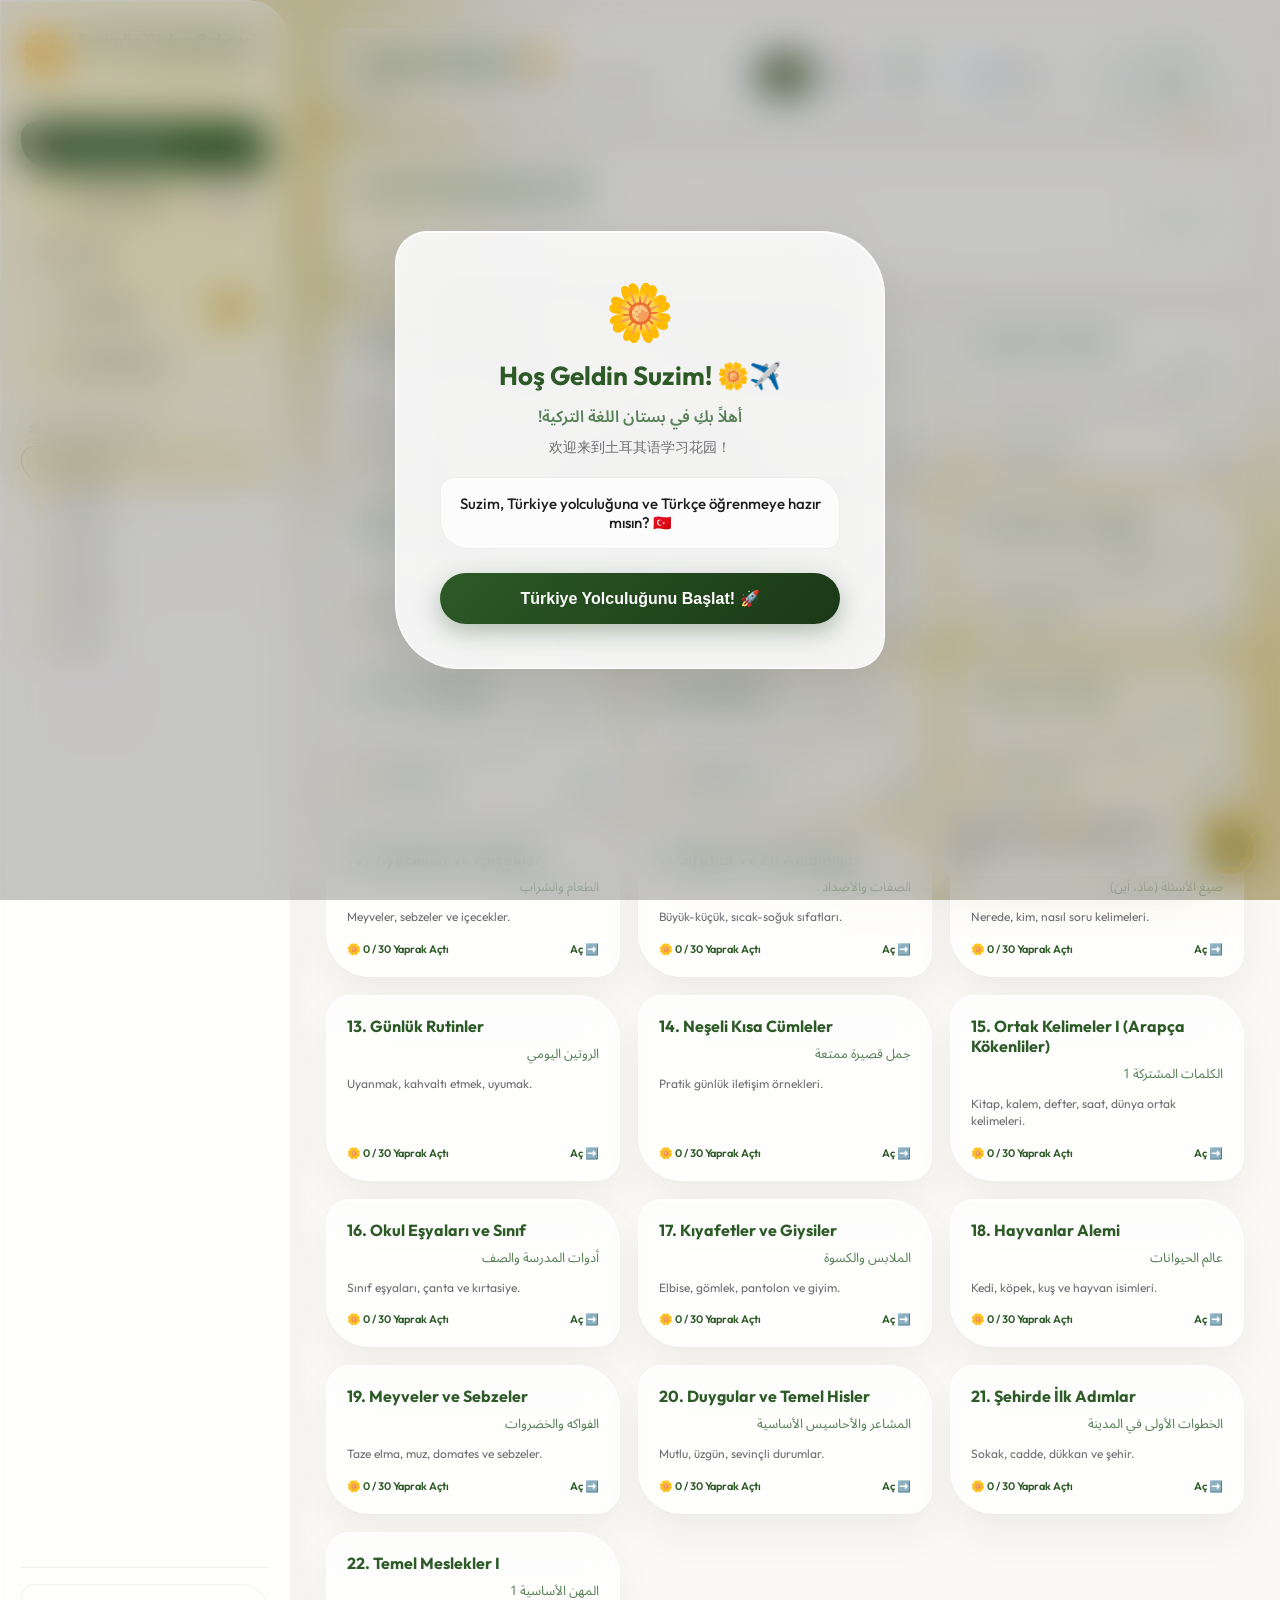
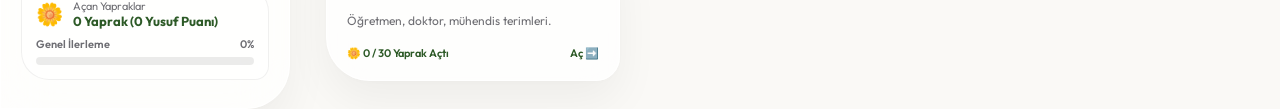
==== commit 3e9c9cc2: "Fix: Remove unclosed duplicate mobile nav fragment in index.html, implement getVocabularyBank() fall" ====
--- a/index.html
+++ b/index.html
@@ -4,7 +4,7 @@
   <meta charset="UTF-8">
   <meta name="viewport" content="width=device-width, initial-scale=1.0">
   <title>Suzim'in Türkçe Bahçesi - Learn Turkish (TR / EN / AR / ZH)</title>
-  <link rel="stylesheet" href="styles.css?v=3518_v12">
+  <link rel="stylesheet" href="styles.css?v=3518_v15">
   <link rel="preconnect" href="https://fonts.googleapis.com">
   <link rel="preconnect" href="https://fonts.gstatic.com" crossorigin>
   <link href="https://fonts.googleapis.com/css2?family=Noto+Sans+Arabic:wght@400;600;700&family=Outfit:wght@300;400;500;600;700&family=SF+Pro+Display:wght@400;600;700&display=swap" rel="stylesheet">
@@ -364,7 +364,8 @@
                     <button class="fc-audio-btn" id="btn-fc-audio-back" title="Cümleyi Dinle">🔊</button>
                   </div>
                   <div class="fc-back-word-row">
-                    <div class="fc-back-meaning" id="fc-meaning-en">book / notebook</div>
+                    <div class="fc-back-meaning" id="fc-meaning-en">hello / hi</div>
+                    <div class="fc-back-meaning-ar" id="fc-meaning-ar" style="font-size: 17px; color: #FFE082; font-family: 'Amiri', serif; margin-top: 4px;" dir="rtl">سَلَام</div>
                   </div>
                   <div class="fc-back-sentences">
                     <div class="fc-back-sentence-item ar" id="fc-sentence-ar">قرأت هذا الكتاب...</div>
@@ -524,28 +525,8 @@
       <span class="lbl" id="mob-lbl-bank">Bankam</span>
     </button>
   </nav>
-      <span class="icon">🌸</span>
-      <span class="lbl">Bahçem</span>
-    </button>
-    <button class="mobile-nav-item" id="mob-nav-cognates">
-      <span class="icon">💡</span>
-      <span class="lbl">Ortak</span>
-    </button>
-    <button class="mobile-nav-item" id="mob-nav-dictionary">
-      <span class="icon">📚</span>
-      <span class="lbl">Sözlük</span>
-    </button>
-    <button class="mobile-nav-item" id="mob-nav-quiz">
-      <span class="icon">📝</span>
-      <span class="lbl">Testler</span>
-    </button>
-    <button class="mobile-nav-item" id="mob-nav-bank">
-      <span class="icon">🗂️</span>
-      <span class="lbl">Bankam</span>
-    </button>
-  </nav>
-
-  <script src="database.js?v=3518_v12"></script>
-  <script src="app.js?v=3518_v12"></script>
+
+  <script src="database.js?v=3518_v15"></script>
+  <script src="app.js?v=3518_v15"></script>
 </body>
 </html>
--- a/styles.css
+++ b/styles.css
@@ -2179,3 +2179,57 @@
   40%, 80% { transform: translateX(6px); }
 }
 
+/* Mobile Bottom Navigation Bar (STRICT: Hidden on Desktop > 768px, Visible ONLY on Mobile <= 768px) */
+.mobile-bottom-bar {
+  display: none !important;
+}
+
+@media (max-width: 768px) {
+  .mobile-bottom-bar {
+    display: flex !important;
+    position: fixed !important;
+    bottom: 0 !important;
+    left: 0 !important;
+    right: 0 !important;
+    height: 64px !important;
+    background: rgba(255, 255, 255, 0.98) !important;
+    backdrop-filter: blur(20px) !important;
+    -webkit-backdrop-filter: blur(20px) !important;
+    border-top: 1px solid var(--glass-border) !important;
+    z-index: 995 !important;
+    justify-content: space-around !important;
+    align-items: center !important;
+    padding: 0 8px !important;
+    box-shadow: 0 -4px 20px rgba(0, 0, 0, 0.08) !important;
+  }
+
+  .mobile-nav-item {
+    display: flex !important;
+    flex-direction: column !important;
+    align-items: center !important;
+    justify-content: center !important;
+    background: transparent !important;
+    border: none !important;
+    padding: 6px 12px !important;
+    border-radius: 12px !important;
+    cursor: pointer !important;
+    gap: 3px !important;
+    color: var(--color-text-sub) !important;
+    transition: all 0.2s ease !important;
+  }
+
+  .mobile-nav-item.active {
+    color: var(--color-primary-dark) !important;
+    background: rgba(45, 90, 39, 0.12) !important;
+  }
+
+  .mobile-nav-item .icon {
+    font-size: 20px !important;
+  }
+
+  .mobile-nav-item .lbl {
+    font-size: 11px !important;
+    font-weight: 700 !important;
+  }
+}
+
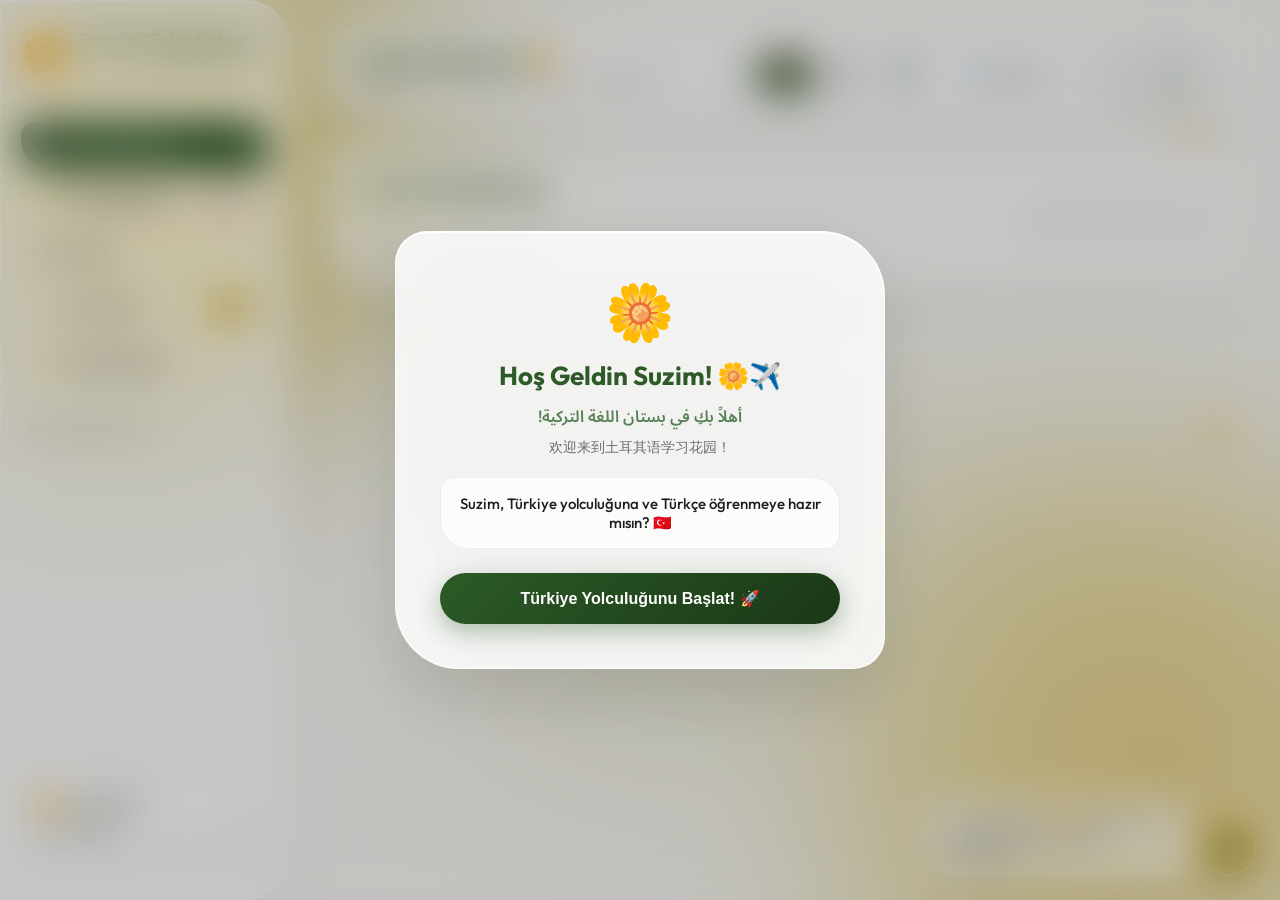
==== commit 53a6a27a: "fix: flashcard on yüzünde sadece Türkçe göster, flashcard indexi localStorage'a kaydet, quiz sayfası" ====
--- a/index.html
+++ b/index.html
@@ -444,7 +444,7 @@
             <div class="quiz-cat-card liquid-glass-card">
               <div class="quiz-cat-badge" id="quiz-badge-lesson">Aktif Ders</div>
               <div class="quiz-cat-icon">🌸</div>
-              <h4>Aktif Ders Testi</h4>
+              <h4 id="quiz-title-lesson">Aktif Ders Testi</h4>
               <p id="quiz-desc-lesson">Seçili dersteki kelimeler, örnek cümleler ve sesli telaffuzlar ile pratik yapın.</p>
               <button class="quiz-start-hub-btn" id="btn-start-current-lesson-quiz">Ders Testini Başlat 🚀</button>
             </div>
@@ -453,8 +453,8 @@
             <div class="quiz-cat-card liquid-glass-card">
               <div class="quiz-cat-badge">Ortak Kökler</div>
               <div class="quiz-cat-icon">💡</div>
-              <h4>Arapça Ortak Kelimeler Testi</h4>
-              <p>Türkçe ile Arapça arasındaki kök eşleştirmelerini ve ortak kelimeleri sınayın.</p>
+              <h4 id="quiz-title-cognates">Arapça Ortak Kelimeler Testi</h4>
+              <p id="quiz-desc-cognates">Türkçe ile Arapça arasındaki kök eşleştirmelerini ve ortak kelimeleri sınayın.</p>
               <button class="quiz-start-hub-btn" id="btn-start-cognates-quiz">Ortak Kelimeler Testi 💡</button>
             </div>
 
@@ -462,7 +462,7 @@
             <div class="quiz-cat-card liquid-glass-card">
               <div class="quiz-cat-badge" id="quiz-badge-level">Seviye Sınavı</div>
               <div class="quiz-cat-icon">🏆</div>
-              <h4>Seviye Bitirme Sınavı</h4>
+              <h4 id="quiz-title-level">Seviye Bitirme Sınavı</h4>
               <p id="quiz-desc-level">Mevcut CEFR seviyesindeki tüm konulardan oluşan 10 soruluk seviye sınavı.</p>
               <button class="quiz-start-hub-btn" id="btn-start-level-exam">Seviye Sınavını Başlat 🏆</button>
             </div>
@@ -471,8 +471,8 @@
             <div class="quiz-cat-card liquid-glass-card">
               <div class="quiz-cat-badge">Cümle & Bağlam</div>
               <div class="quiz-cat-icon">💬</div>
-              <h4>Cümle & Bağlam Sınavı</h4>
-              <p>Örnek cümlelerdeki kalıplar ve kelime kullanımı ile pratik yapın.</p>
+              <h4 id="quiz-title-sentence">Cümle & Bağlam Sınavı</h4>
+              <p id="quiz-desc-sentence">Örnek cümlelerdeki kalıplar ve kelime kullanımı ile pratik yapın.</p>
               <button class="quiz-start-hub-btn" id="btn-start-sentence-quiz">Cümle Testini Başlat 💬</button>
             </div>
 
@@ -480,8 +480,8 @@
             <div class="quiz-cat-card liquid-glass-card">
               <div class="quiz-cat-badge">Hızlı Karma</div>
               <div class="quiz-cat-icon">⚡</div>
-              <h4>Karma Hızlı Sınav</h4>
-              <p>Tüm seviyelerdeki kelimelerden rastgele derlenen 10 soruluk hızlı pekiştirme sınavı.</p>
+              <h4 id="quiz-title-speed">Karma Hızlı Sınav</h4>
+              <p id="quiz-desc-speed">Tüm seviyelerdeki kelimelerden rastgele derlenen 10 soruluk hızlı pekiştirme sınavı.</p>
               <button class="quiz-start-hub-btn" id="btn-start-speed-quiz">Karma Sınavı Başlat ⚡</button>
             </div>
           </div>
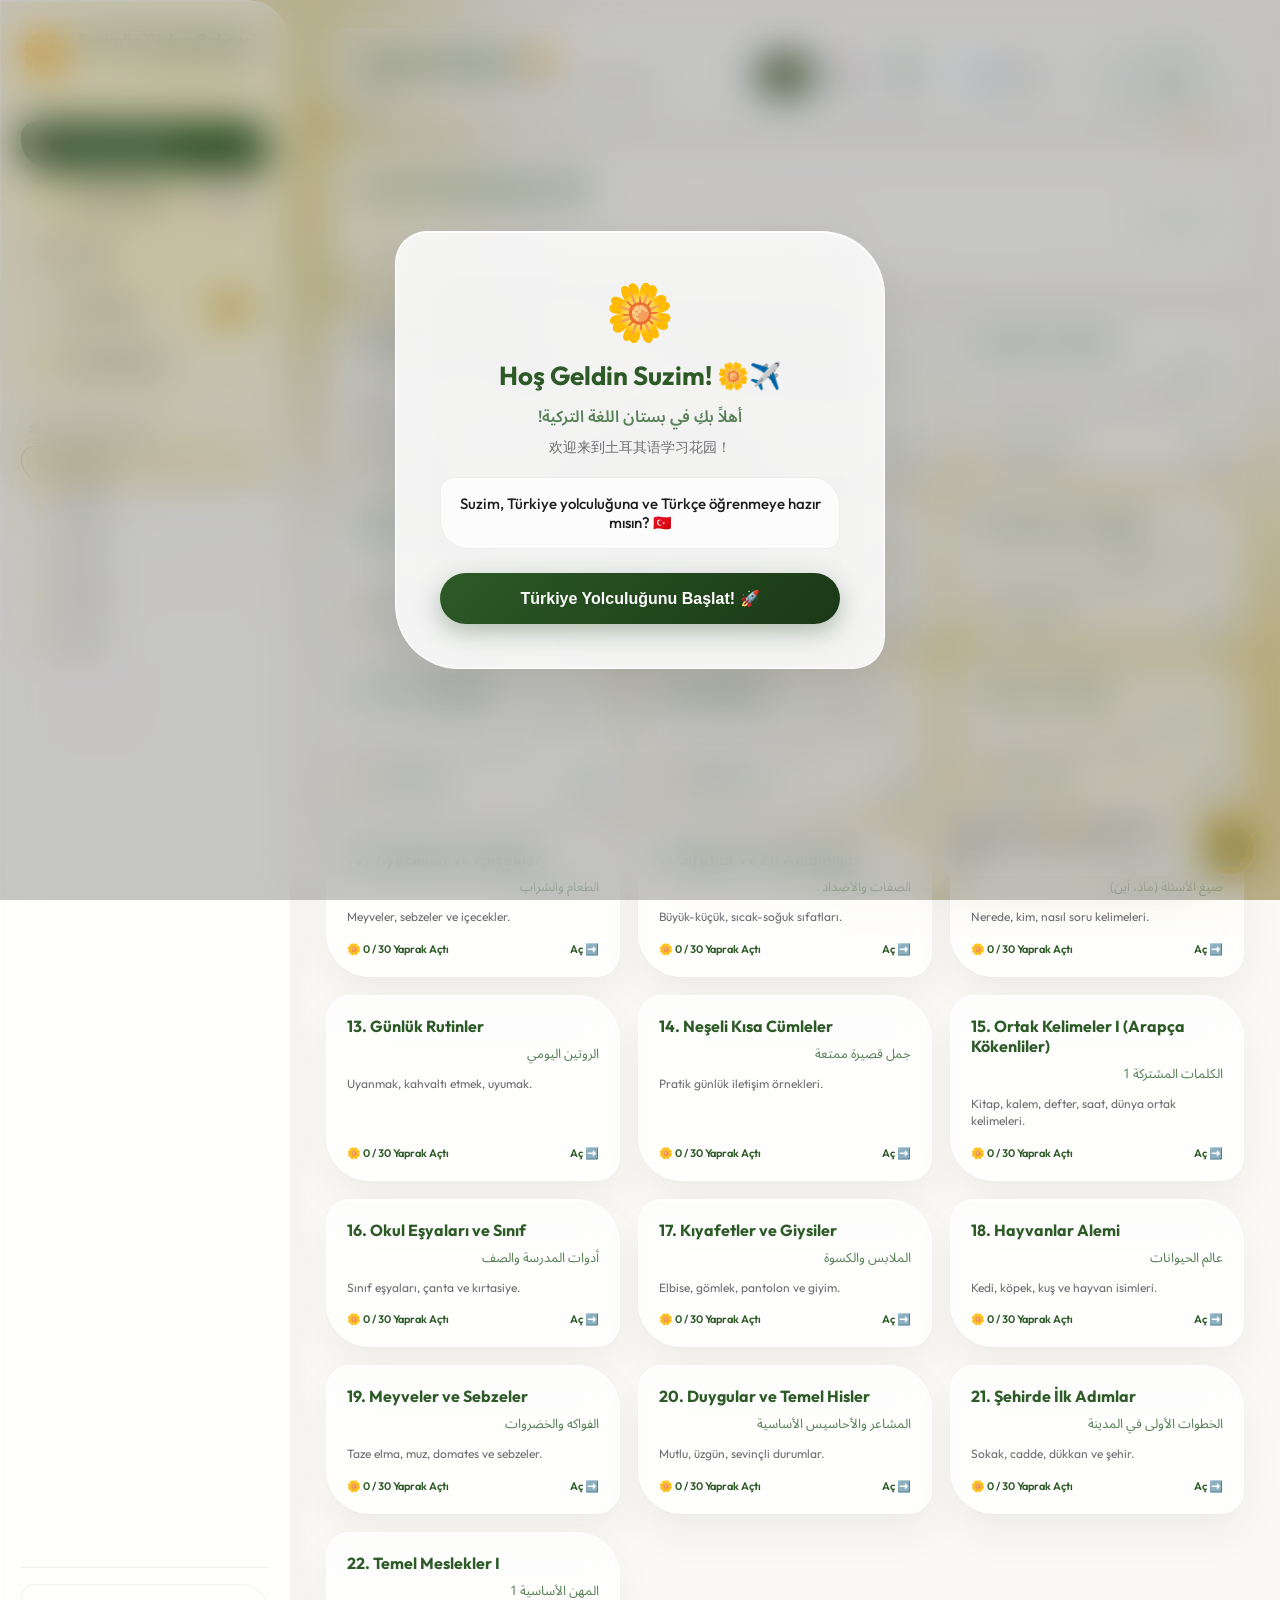
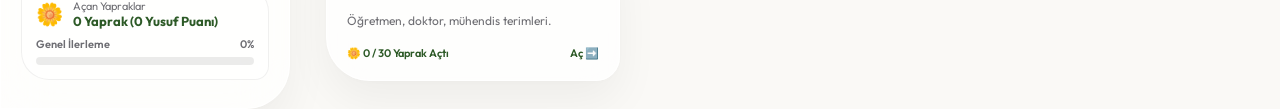
==== commit 5f5e4cb7: "fix: syntax hatalari duzeltildi (template literal), quiz i18n calisiyor, cache bust v17" ====
--- a/index.html
+++ b/index.html
@@ -4,7 +4,7 @@
   <meta charset="UTF-8">
   <meta name="viewport" content="width=device-width, initial-scale=1.0">
   <title>Suzim'in Türkçe Bahçesi - Learn Turkish (TR / EN / AR / ZH)</title>
-  <link rel="stylesheet" href="styles.css?v=3518_v15">
+  <link rel="stylesheet" href="styles.css?v=3518_v17">
   <link rel="preconnect" href="https://fonts.googleapis.com">
   <link rel="preconnect" href="https://fonts.gstatic.com" crossorigin>
   <link href="https://fonts.googleapis.com/css2?family=Noto+Sans+Arabic:wght@400;600;700&family=Outfit:wght@300;400;500;600;700&family=SF+Pro+Display:wght@400;600;700&display=swap" rel="stylesheet">
@@ -526,7 +526,7 @@
     </button>
   </nav>
 
-  <script src="database.js?v=3518_v15"></script>
-  <script src="app.js?v=3518_v15"></script>
+  <script src="database.js?v=3518_v17"></script>
+  <script src="app.js?v=3518_v17"></script>
 </body>
 </html>
